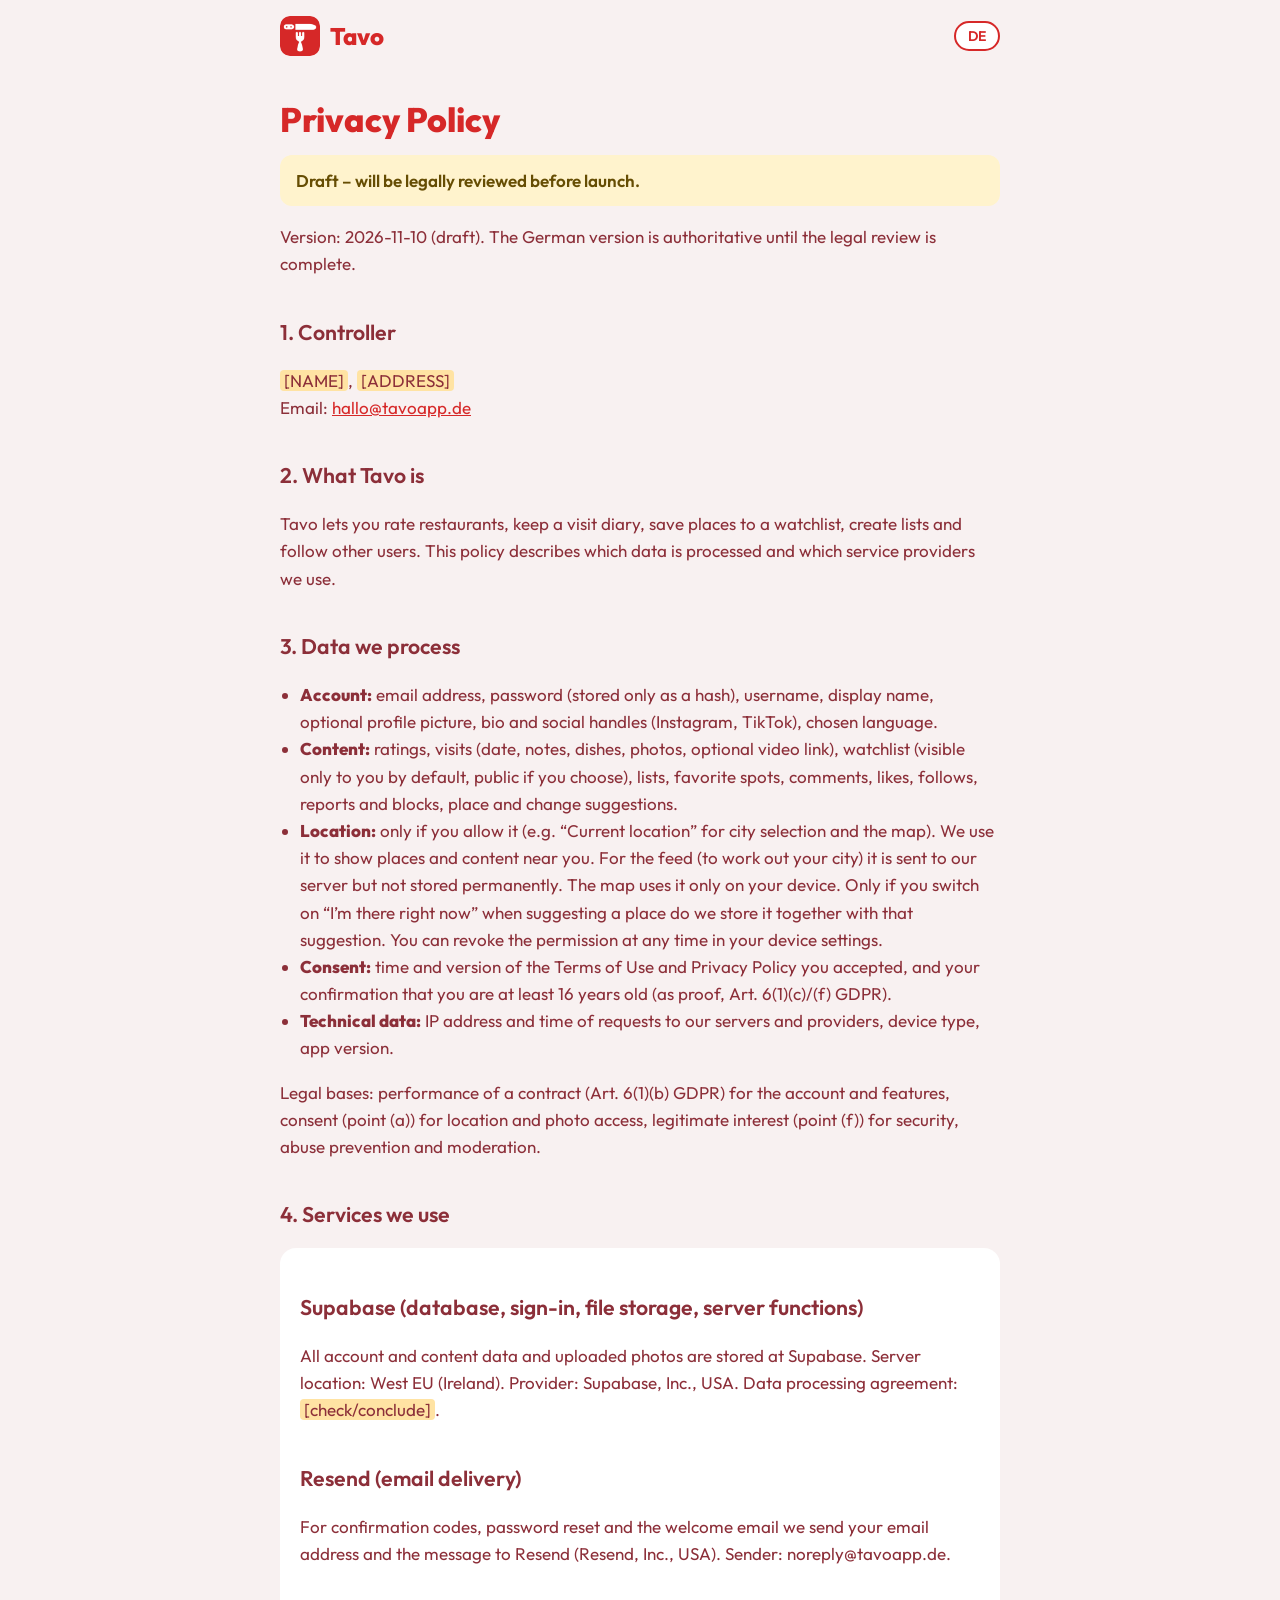
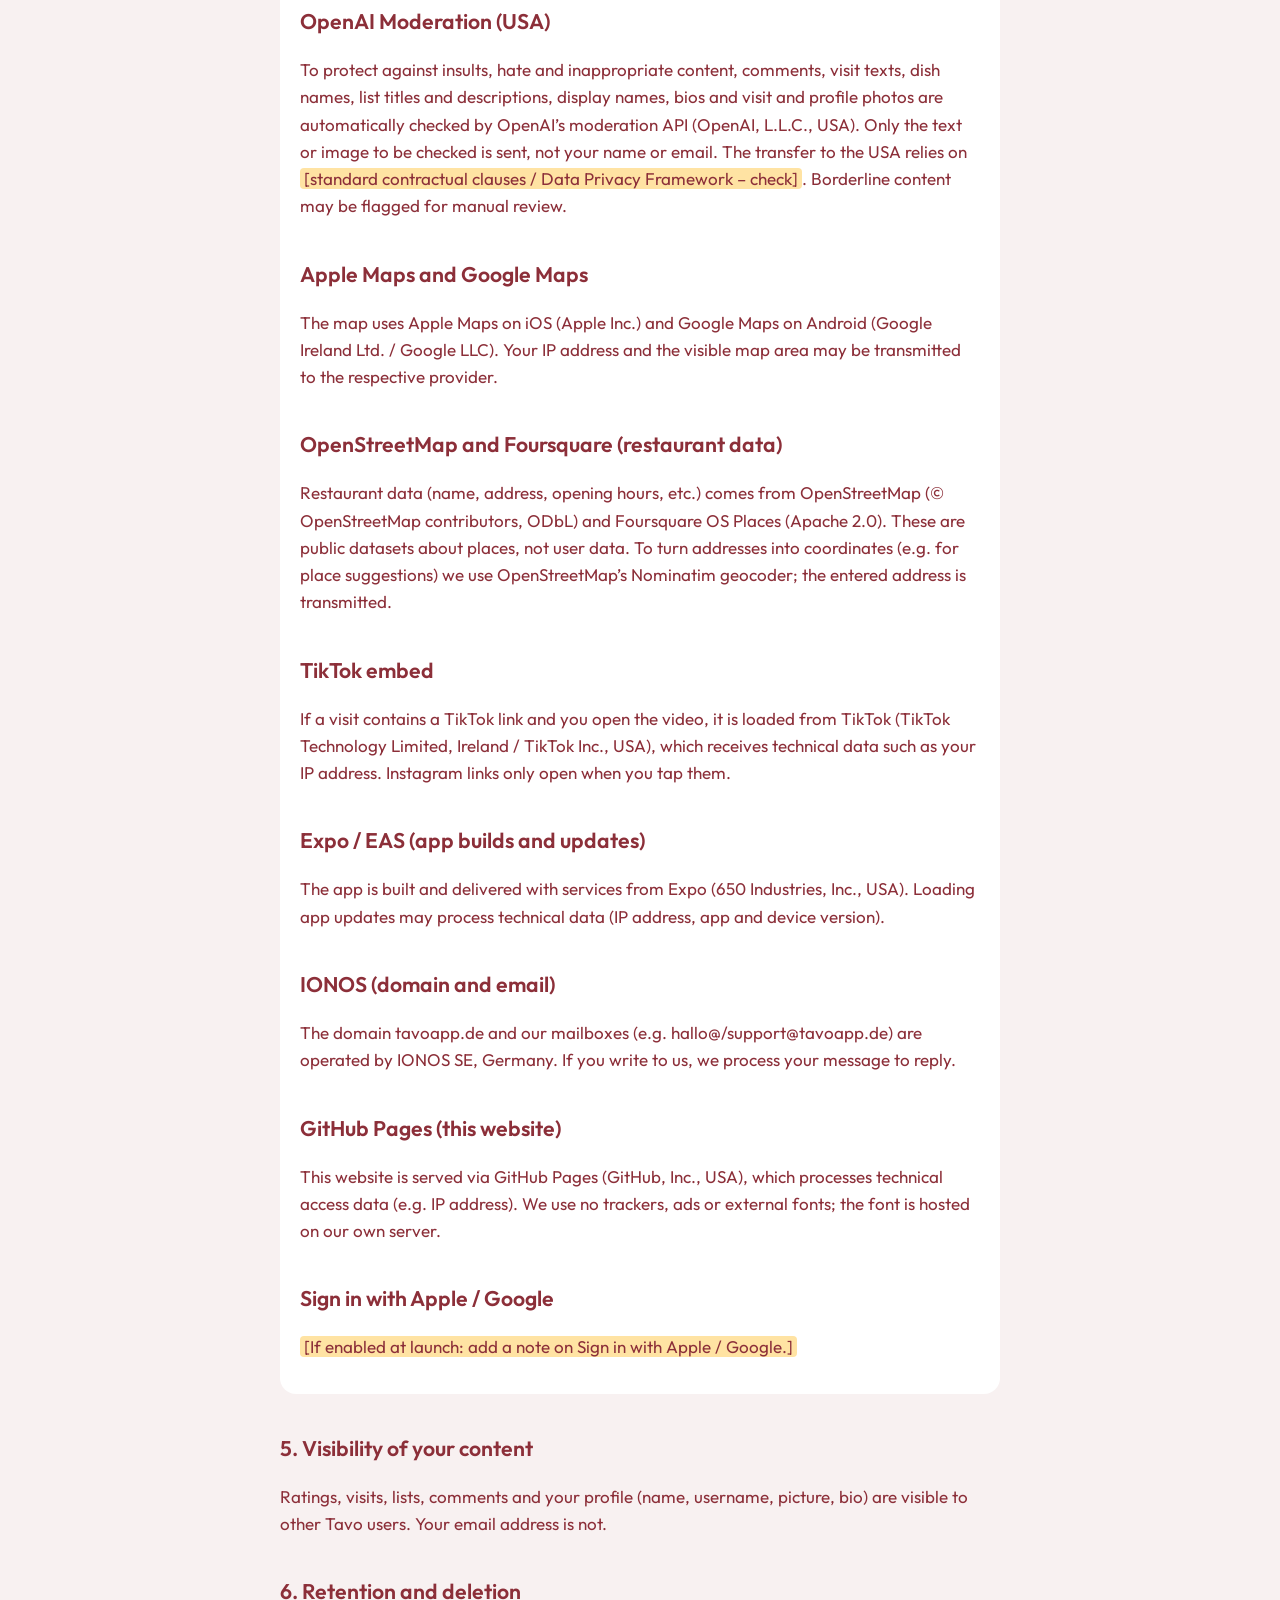
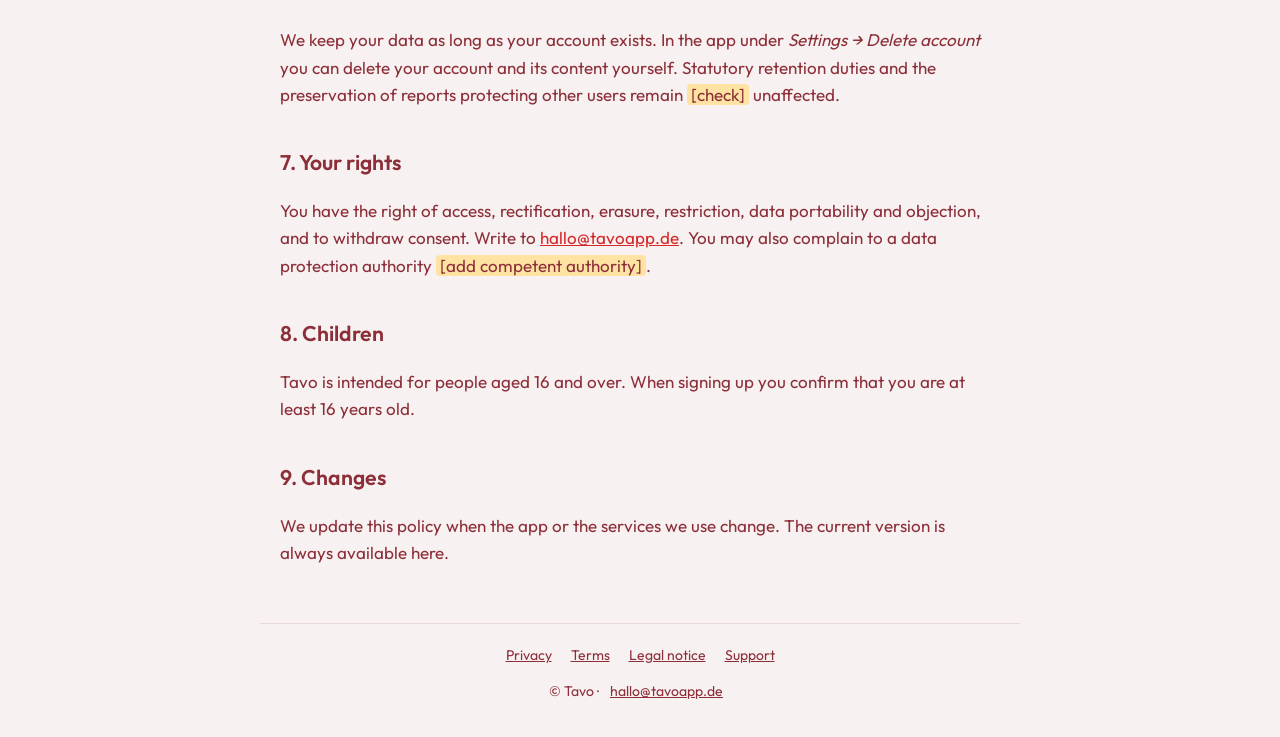
==== datenschutz/index.html @ 3b5a71a9 "Datenschutz: Standort-Verwendung ehrlich beschrieben, Merkliste standardmäßig privat (Version 2026-1" ====
<!DOCTYPE html>
<html lang="de">
<head>
<meta charset="utf-8">
<meta name="viewport" content="width=device-width, initial-scale=1">
<title>Datenschutz – Tavo</title>
<meta name="description" content="Tavo – Dein Restaurant-Tagebuch: bewerten, merken, Leuten mit gutem Geschmack folgen.">
<meta name="theme-color" content="#D62828">
<link rel="icon" href="/logo.png">
<link rel="stylesheet" href="/style.css">
<script src="/app.js"></script>
</head>
<body>
<header>
<a class="brand" href="/"><img src="/logo.png" alt="" width="40" height="40">Tavo</a>
<div class="lang"><button id="lang" type="button" aria-label="Sprache / Language">EN</button></div>
</header>
<main>
<div data-l="de">
<h1>Datenschutzerklärung</h1>
<div class="draft">Entwurf – wird vor dem Launch rechtlich geprüft. Platzhalter in gelb sind noch auszufüllen.</div>
<p>Version: 2026-11-10 (Entwurf)</p>

<h2>1. Verantwortlicher</h2>
<p><span class="ph">[NAME]</span>, <span class="ph">[ANSCHRIFT]</span><br>E-Mail: <a href="mailto:hallo@tavoapp.de">hallo@tavoapp.de</a></p>

<h2>2. Was Tavo ist</h2>
<p>Tavo ist eine App, in der du Restaurants bewertest, Besuche in einem Tagebuch festhältst, Läden auf eine Merkliste setzt, Listen erstellst und anderen Nutzern folgst. Diese Erklärung beschreibt, welche Daten dabei verarbeitet werden und welche Dienstleister wir einsetzen.</p>

<h2>3. Welche Daten wir verarbeiten</h2>
<ul>
<li><b>Konto:</b> E-Mail-Adresse, Passwort (nur als Hash gespeichert), Benutzername, Anzeigename, optional Profilbild, Bio und Social-Media-Namen (Instagram, TikTok), gewählte Sprache.</li>
<li><b>Inhalte:</b> Bewertungen, Besuche (Datum, Notizen, Gerichte, Fotos, optional ein Video-Link), Merkliste (standardmäßig nur für dich sichtbar, auf Wunsch öffentlich), Listen, Lieblingsläden, Kommentare, Likes, Folgen, Meldungen und Blockierungen, Vorschläge zu Läden und Änderungen.</li>
<li><b>Standort:</b> Nur wenn du es erlaubst (z. B. „Aktueller Standort“ für die Stadtauswahl und die Karte). Den Standort verwenden wir, um Läden und Inhalte in deiner Nähe zu zeigen. Für den Feed (Bestimmung deiner Stadt) wird er an unseren Server geschickt, aber nicht dauerhaft gespeichert. Die Karte nutzt ihn nur auf deinem Gerät. Nur wenn du beim Vorschlagen eines Ladens „Ich bin gerade dort“ einschaltest, speichern wir ihn zusammen mit diesem Vorschlag. Du kannst die Berechtigung jederzeit in den Geräte-Einstellungen widerrufen.</li>
<li><b>Zustimmung:</b> Zeitpunkt und Version der Nutzungsbedingungen und der Datenschutzerklärung, denen du zugestimmt hast, sowie deine Bestätigung, mindestens 16 Jahre alt zu sein (als Nachweis, Art. 6 Abs. 1 lit. c/f DSGVO).</li>
<li><b>Technische Daten:</b> IP-Adresse und Zeitpunkt bei Anfragen an unsere Server und Dienstleister, Gerätetyp, App-Version.</li>
</ul>
<p>Rechtsgrundlagen: Vertragserfüllung (Art. 6 Abs. 1 lit. b DSGVO) für Konto und Funktionen, Einwilligung (lit. a) für Standort und Fotos-Zugriff, berechtigtes Interesse (lit. f) für Sicherheit, Missbrauchsschutz und Moderation.</p>

<h2>4. Eingesetzte Dienste</h2>
<div class="card">
<h2>Supabase (Datenbank, Anmeldung, Dateispeicher, Serverfunktionen)</h2>
<p>Alle Konto- und Inhaltsdaten sowie hochgeladene Fotos liegen bei Supabase. Server-Standort: West EU (Irland). Anbieter: Supabase, Inc., USA. Mit dem Anbieter besteht ein Auftragsverarbeitungsvertrag <span class="ph">[prüfen/abschließen]</span>.</p>
<h2>Resend (E-Mail-Versand)</h2>
<p>Für Bestätigungscodes, Passwort-Zurücksetzen und die Willkommensmail übermitteln wir deine E-Mail-Adresse und den Mailtext an Resend (Resend, Inc., USA). Absender: noreply@tavoapp.de.</p>
<h2>OpenAI Moderation (USA)</h2>
<p>Zum Schutz vor Beleidigungen, Hass und unangemessenen Inhalten werden Kommentare, Besuchstexte, Gerichtsnamen, Listen-Titel und -Beschreibungen, Anzeigenamen, Bio sowie Besuchs- und Profilfotos automatisch von der Moderations-Schnittstelle von OpenAI (OpenAI, L.L.C., USA) geprüft. Übermittelt werden nur der zu prüfende Text bzw. das Bild, nicht dein Name oder deine E-Mail-Adresse. Die Übermittlung in die USA stützt sich auf <span class="ph">[Standardvertragsklauseln / Data Privacy Framework – prüfen]</span>. Bei Grenzfällen kann ein Inhalt zur manuellen Prüfung markiert werden.</p>
<h2>Apple Karten und Google Maps</h2>
<p>Die Karte nutzt auf iOS Apple Karten (Apple Inc.), auf Android Google Maps (Google Ireland Ltd. / Google LLC). Dabei können deine IP-Adresse und der sichtbare Kartenausschnitt an den jeweiligen Anbieter übertragen werden.</p>
<h2>OpenStreetMap und Foursquare (Restaurantdaten)</h2>
<p>Die Restaurantdaten (Name, Adresse, Öffnungszeiten usw.) stammen aus OpenStreetMap (© OpenStreetMap-Mitwirkende, ODbL) und Foursquare OS Places (Apache 2.0). Das sind öffentliche Datensätze zu Läden, keine Nutzerdaten. Für die Umwandlung von Adressen in Koordinaten (z. B. bei Laden-Vorschlägen) wird der Geocoding-Dienst Nominatim von OpenStreetMap genutzt; dabei wird die eingegebene Adresse übermittelt.</p>
<h2>TikTok-Einbettung</h2>
<p>Wenn ein Besuch einen TikTok-Link enthält und du das Video öffnest, wird es von TikTok geladen (TikTok Technology Limited, Irland / TikTok Inc., USA). Dabei erhält TikTok technische Daten wie deine IP-Adresse. Instagram-Links öffnen sich nur, wenn du sie antippst.</p>
<h2>Expo / EAS (App-Build und Updates)</h2>
<p>Die App wird mit Diensten von Expo (650 Industries, Inc., USA) gebaut und ausgeliefert. Beim Laden von App-Updates können technische Daten (IP-Adresse, App- und Geräteversion) verarbeitet werden.</p>
<h2>IONOS (Domain und E-Mail)</h2>
<p>Die Domain tavoapp.de und unser E-Mail-Postfach (z. B. hallo@/support@tavoapp.de) werden bei IONOS SE, Deutschland, betrieben. Wenn du uns schreibst, verarbeiten wir deine Nachricht zur Beantwortung.</p>
<h2>GitHub Pages (diese Website)</h2>
<p>Diese Website wird über GitHub Pages (GitHub, Inc., USA) ausgeliefert. Dabei verarbeitet GitHub technische Zugriffsdaten (z. B. IP-Adresse). Wir binden keine Tracker, keine Werbung und keine externen Schriftarten ein; die Schrift liegt auf unserem eigenen Server.</p>
<h2>Anmeldung mit Apple / Google</h2>
<p><span class="ph">[Falls beim Launch aktiviert: Hinweis zur Anmeldung mit Apple bzw. Google ergänzen.]</span></p>
</div>

<h2>5. Öffentlichkeit deiner Inhalte</h2>
<p>Bewertungen, Besuche, Listen, Kommentare und dein Profil (Name, Benutzername, Bild, Bio) sind für andere Tavo-Nutzer sichtbar. Deine E-Mail-Adresse ist es nicht.</p>

<h2>6. Speicherdauer und Löschung</h2>
<p>Wir speichern deine Daten, solange dein Konto besteht. In der App unter <i>Einstellungen → Konto löschen</i> kannst du dein Konto samt Inhalten selbst löschen. Gesetzliche Aufbewahrungspflichten und die Sicherung von Meldungen zum Schutz anderer Nutzer bleiben <span class="ph">[prüfen]</span> unberührt.</p>

<h2>7. Deine Rechte</h2>
<p>Du hast das Recht auf Auskunft, Berichtigung, Löschung, Einschränkung der Verarbeitung, Datenübertragbarkeit und Widerspruch sowie auf Widerruf erteilter Einwilligungen. Schreib uns dazu an <a href="mailto:hallo@tavoapp.de">hallo@tavoapp.de</a>. Du kannst dich außerdem bei einer Datenschutz-Aufsichtsbehörde beschweren <span class="ph">[zuständige Behörde eintragen]</span>.</p>

<h2>8. Kinder</h2>
<p>Tavo richtet sich an Personen ab 16 Jahren. Bei der Registrierung bestätigst du, mindestens 16 Jahre alt zu sein.</p>

<h2>9. Änderungen</h2>
<p>Wir passen diese Erklärung an, wenn sich die App oder die eingesetzten Dienste ändern. Die aktuelle Fassung steht immer hier.</p></div><div data-l="en">
<h1>Privacy Policy</h1>
<div class="draft">Draft – will be legally reviewed before launch.</div>
<p>Version: 2026-11-10 (draft). The German version is authoritative until the legal review is complete.</p>

<h2>1. Controller</h2>
<p><span class="ph">[NAME]</span>, <span class="ph">[ADDRESS]</span><br>Email: <a href="mailto:hallo@tavoapp.de">hallo@tavoapp.de</a></p>

<h2>2. What Tavo is</h2>
<p>Tavo lets you rate restaurants, keep a visit diary, save places to a watchlist, create lists and follow other users. This policy describes which data is processed and which service providers we use.</p>

<h2>3. Data we process</h2>
<ul>
<li><b>Account:</b> email address, password (stored only as a hash), username, display name, optional profile picture, bio and social handles (Instagram, TikTok), chosen language.</li>
<li><b>Content:</b> ratings, visits (date, notes, dishes, photos, optional video link), watchlist (visible only to you by default, public if you choose), lists, favorite spots, comments, likes, follows, reports and blocks, place and change suggestions.</li>
<li><b>Location:</b> only if you allow it (e.g. “Current location” for city selection and the map). We use it to show places and content near you. For the feed (to work out your city) it is sent to our server but not stored permanently. The map uses it only on your device. Only if you switch on “I’m there right now” when suggesting a place do we store it together with that suggestion. You can revoke the permission at any time in your device settings.</li>
<li><b>Consent:</b> time and version of the Terms of Use and Privacy Policy you accepted, and your confirmation that you are at least 16 years old (as proof, Art. 6(1)(c)/(f) GDPR).</li>
<li><b>Technical data:</b> IP address and time of requests to our servers and providers, device type, app version.</li>
</ul>
<p>Legal bases: performance of a contract (Art. 6(1)(b) GDPR) for the account and features, consent (point (a)) for location and photo access, legitimate interest (point (f)) for security, abuse prevention and moderation.</p>

<h2>4. Services we use</h2>
<div class="card">
<h2>Supabase (database, sign-in, file storage, server functions)</h2>
<p>All account and content data and uploaded photos are stored at Supabase. Server location: West EU (Ireland). Provider: Supabase, Inc., USA. Data processing agreement: <span class="ph">[check/conclude]</span>.</p>
<h2>Resend (email delivery)</h2>
<p>For confirmation codes, password reset and the welcome email we send your email address and the message to Resend (Resend, Inc., USA). Sender: noreply@tavoapp.de.</p>
<h2>OpenAI Moderation (USA)</h2>
<p>To protect against insults, hate and inappropriate content, comments, visit texts, dish names, list titles and descriptions, display names, bios and visit and profile photos are automatically checked by OpenAI’s moderation API (OpenAI, L.L.C., USA). Only the text or image to be checked is sent, not your name or email. The transfer to the USA relies on <span class="ph">[standard contractual clauses / Data Privacy Framework – check]</span>. Borderline content may be flagged for manual review.</p>
<h2>Apple Maps and Google Maps</h2>
<p>The map uses Apple Maps on iOS (Apple Inc.) and Google Maps on Android (Google Ireland Ltd. / Google LLC). Your IP address and the visible map area may be transmitted to the respective provider.</p>
<h2>OpenStreetMap and Foursquare (restaurant data)</h2>
<p>Restaurant data (name, address, opening hours, etc.) comes from OpenStreetMap (© OpenStreetMap contributors, ODbL) and Foursquare OS Places (Apache 2.0). These are public datasets about places, not user data. To turn addresses into coordinates (e.g. for place suggestions) we use OpenStreetMap’s Nominatim geocoder; the entered address is transmitted.</p>
<h2>TikTok embed</h2>
<p>If a visit contains a TikTok link and you open the video, it is loaded from TikTok (TikTok Technology Limited, Ireland / TikTok Inc., USA), which receives technical data such as your IP address. Instagram links only open when you tap them.</p>
<h2>Expo / EAS (app builds and updates)</h2>
<p>The app is built and delivered with services from Expo (650 Industries, Inc., USA). Loading app updates may process technical data (IP address, app and device version).</p>
<h2>IONOS (domain and email)</h2>
<p>The domain tavoapp.de and our mailboxes (e.g. hallo@/support@tavoapp.de) are operated by IONOS SE, Germany. If you write to us, we process your message to reply.</p>
<h2>GitHub Pages (this website)</h2>
<p>This website is served via GitHub Pages (GitHub, Inc., USA), which processes technical access data (e.g. IP address). We use no trackers, ads or external fonts; the font is hosted on our own server.</p>
<h2>Sign in with Apple / Google</h2>
<p><span class="ph">[If enabled at launch: add a note on Sign in with Apple / Google.]</span></p>
</div>

<h2>5. Visibility of your content</h2>
<p>Ratings, visits, lists, comments and your profile (name, username, picture, bio) are visible to other Tavo users. Your email address is not.</p>

<h2>6. Retention and deletion</h2>
<p>We keep your data as long as your account exists. In the app under <i>Settings → Delete account</i> you can delete your account and its content yourself. Statutory retention duties and the preservation of reports protecting other users remain <span class="ph">[check]</span> unaffected.</p>

<h2>7. Your rights</h2>
<p>You have the right of access, rectification, erasure, restriction, data portability and objection, and to withdraw consent. Write to <a href="mailto:hallo@tavoapp.de">hallo@tavoapp.de</a>. You may also complain to a data protection authority <span class="ph">[add competent authority]</span>.</p>

<h2>8. Children</h2>
<p>Tavo is intended for people aged 16 and over. When signing up you confirm that you are at least 16 years old.</p>

<h2>9. Changes</h2>
<p>We update this policy when the app or the services we use change. The current version is always available here.</p></div>
</main>
<footer>
<a href="/datenschutz/"><span data-l="de">Datenschutz</span><span data-l="en">Privacy</span></a>
<a href="/nutzungsbedingungen/"><span data-l="de">Nutzungsbedingungen</span><span data-l="en">Terms</span></a>
<a href="/impressum/"><span data-l="de">Impressum</span><span data-l="en">Legal notice</span></a>
<a href="/support/">Support</a>
<p>© Tavo · <a href="mailto:hallo@tavoapp.de">hallo@tavoapp.de</a></p>
</footer>
</body>
</html>
---- style.css ----
@font-face{font-family:Outfit;font-weight:400;font-display:swap;src:url(/fonts/Outfit_400Regular.ttf) format("truetype")}
@font-face{font-family:Outfit;font-weight:600;font-display:swap;src:url(/fonts/Outfit_600SemiBold.ttf) format("truetype")}
@font-face{font-family:Outfit;font-weight:800;font-display:swap;src:url(/fonts/Outfit_800ExtraBold.ttf) format("truetype")}
:root{--primary:#D62828;--secondary:#F77F00;--text:#8C2F39;--bg:#F8F1F1}
*{box-sizing:border-box}
body{margin:0;background:var(--bg);color:var(--text);font:400 17px/1.6 Outfit,system-ui,sans-serif}
a{color:var(--primary)}
html[lang=de] [data-l=en],html[lang=en] [data-l=de]{display:none!important}
header{display:flex;align-items:center;justify-content:space-between;gap:12px;max-width:760px;margin:0 auto;padding:16px 20px}
.brand{display:flex;align-items:center;gap:10px;text-decoration:none;font-weight:800;font-size:24px;color:var(--primary)}
.brand img{width:40px;height:40px;border-radius:10px}
.lang button{font:600 14px Outfit,sans-serif;border:2px solid var(--primary);background:#fff;color:var(--primary);border-radius:999px;padding:4px 12px;cursor:pointer}
main{max-width:760px;margin:0 auto;padding:8px 20px 40px}
h1{font-weight:800;color:var(--primary);line-height:1.2;margin:.6em 0 .4em}
h2{font-weight:600;margin:1.8em 0 .3em;font-size:1.25em}
.hero{text-align:center;padding:24px 0 8px}
.hero img{width:120px;height:120px;border-radius:28px}
.hero h1{font-size:clamp(30px,6vw,44px)}
.hero p{font-size:1.2em;max-width:560px;margin:0 auto 1em}
.badge{display:inline-block;background:var(--secondary);color:#fff;font-weight:600;border-radius:999px;padding:8px 20px;margin:12px 0}
.links{display:flex;flex-wrap:wrap;gap:12px;justify-content:center;margin:20px 0}
.links a{background:#fff;border-radius:12px;padding:10px 18px;text-decoration:none;font-weight:600}
.draft{background:#fff3cd;color:#664d03;border-radius:12px;padding:12px 16px;font-weight:600;margin:12px 0}
.card{background:#fff;border-radius:16px;padding:4px 20px 16px;margin-top:16px}
ul{padding-left:1.2em}
.ph{background:#ffe3a3;border-radius:4px;padding:0 4px}
footer{max-width:760px;margin:0 auto;padding:20px;text-align:center;font-size:14px;border-top:1px solid #e9d8d8}
footer a{margin:0 8px;color:var(--text)}
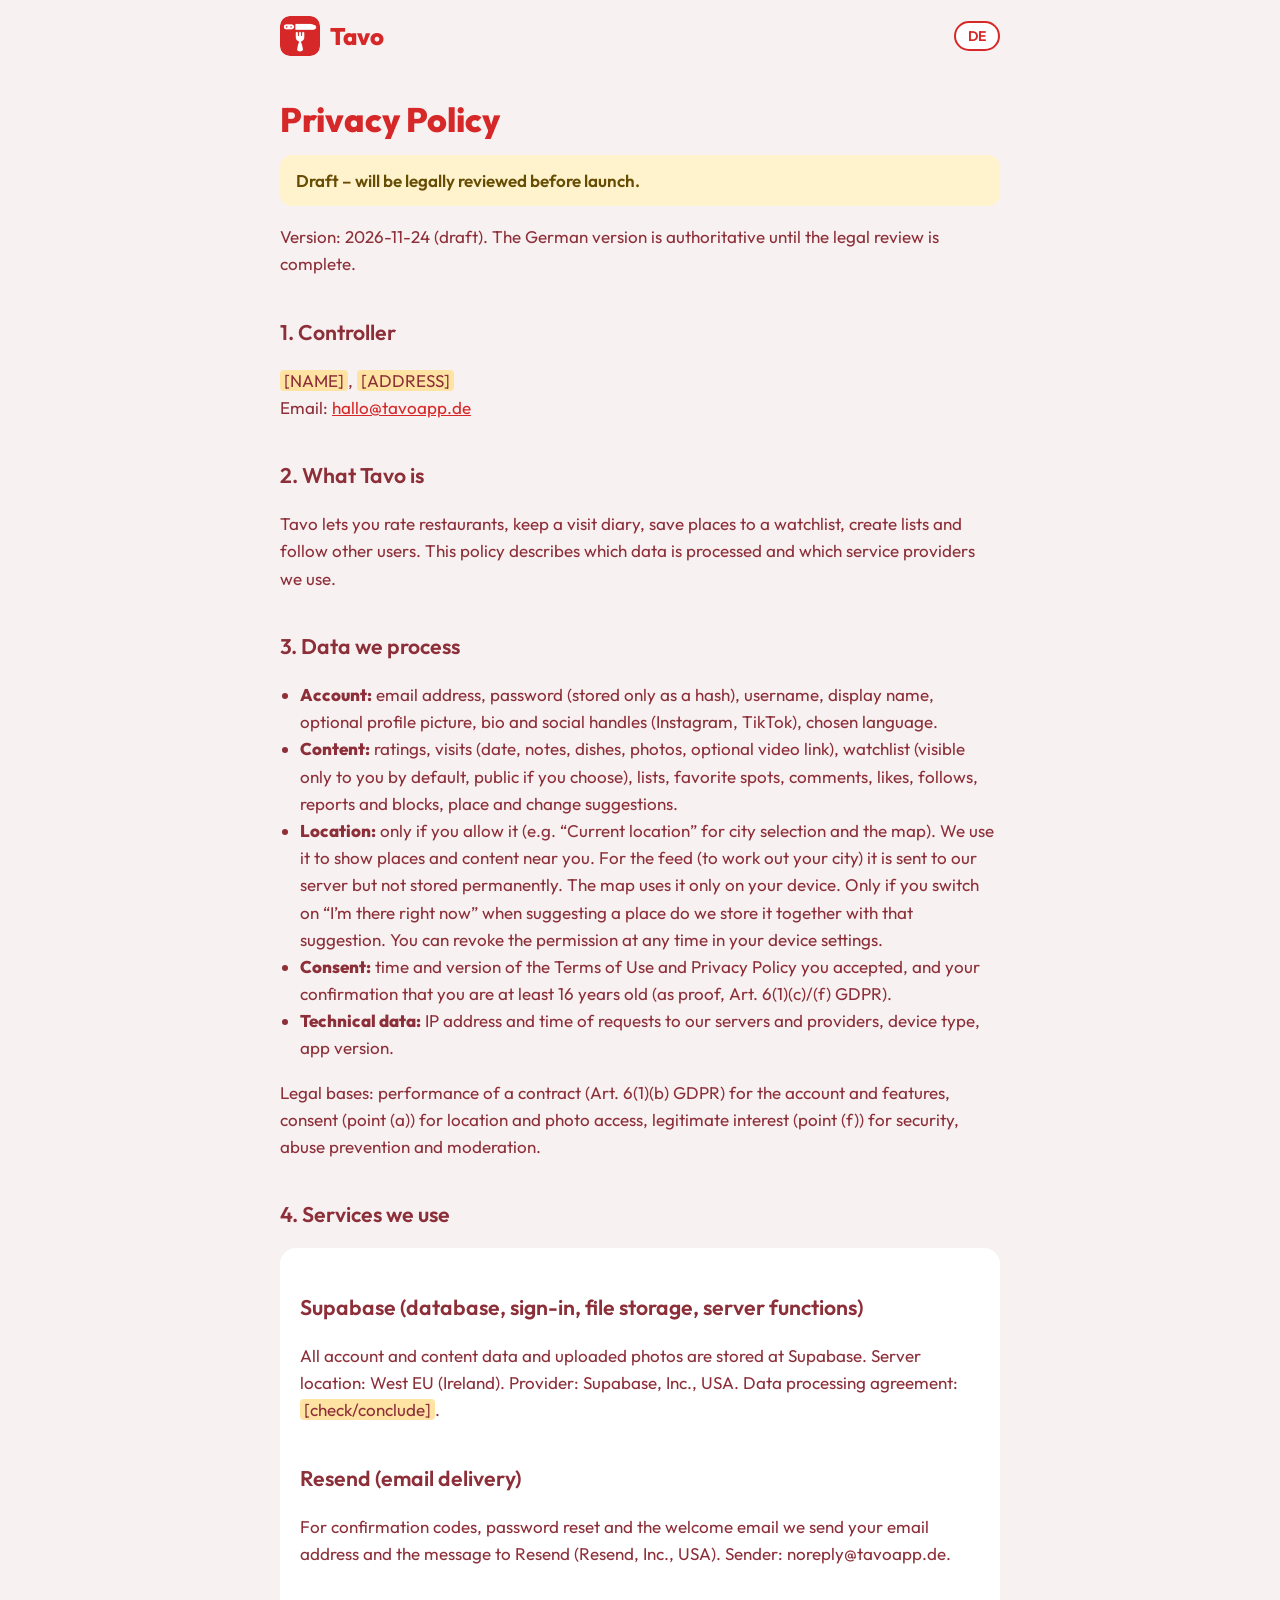
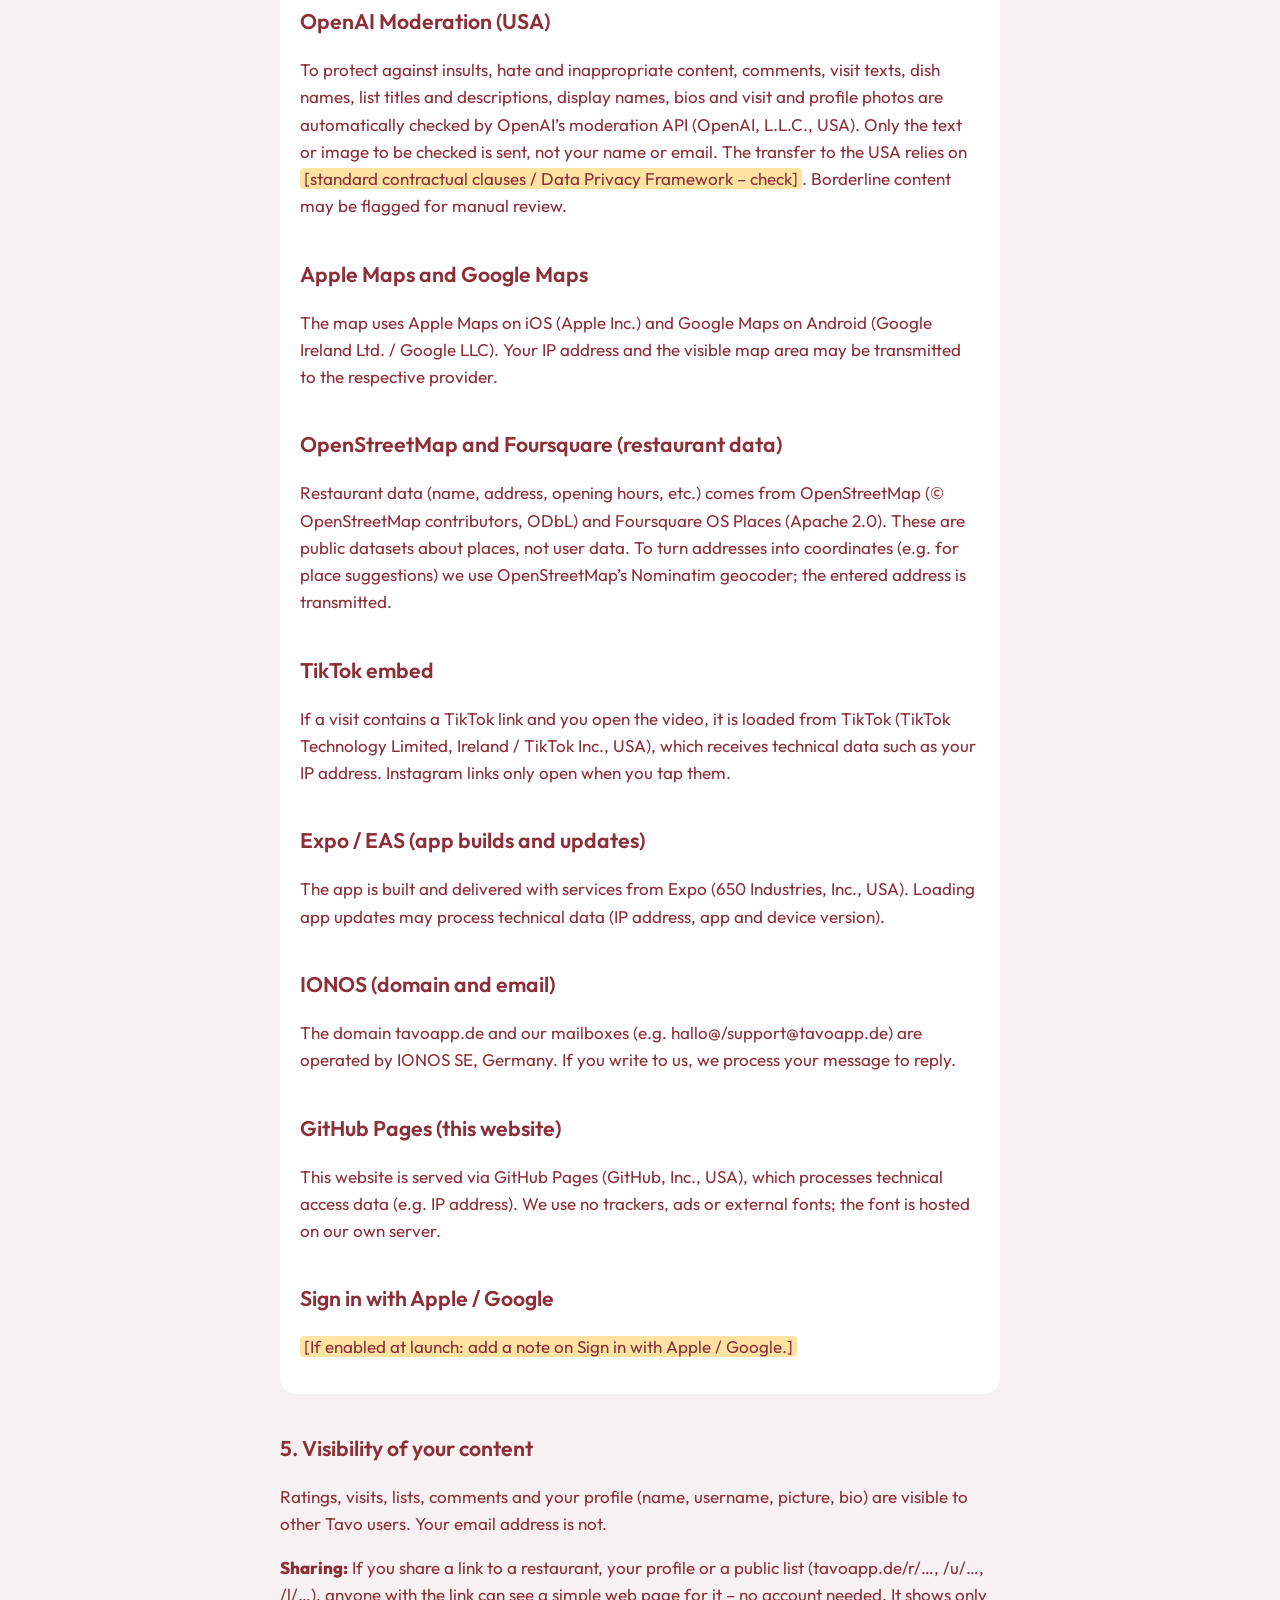
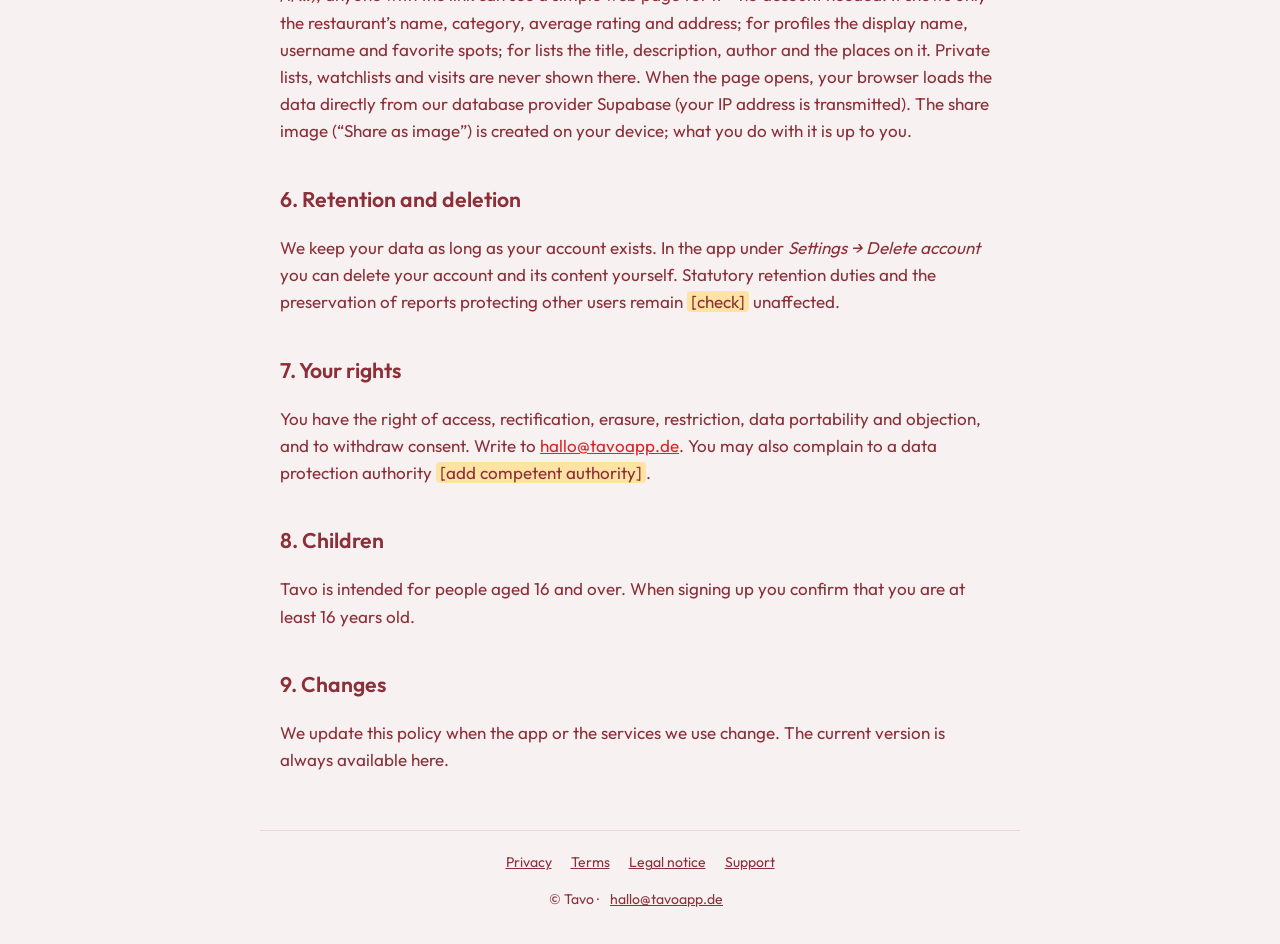
==== commit 1dd7981e: "Teilen-Seiten /r/, /u/, /l/ (404-Fallback + share.js, Daten über öffentliche Supabase-Funktionen); D" ====
--- a/datenschutz/index.html
+++ b/datenschutz/index.html
@@ -19,7 +19,7 @@
 <div data-l="de">
 <h1>Datenschutzerklärung</h1>
 <div class="draft">Entwurf – wird vor dem Launch rechtlich geprüft. Platzhalter in gelb sind noch auszufüllen.</div>
-<p>Version: 2026-11-10 (Entwurf)</p>
+<p>Version: 2026-11-24 (Entwurf)</p>
 
 <h2>1. Verantwortlicher</h2>
 <p><span class="ph">[NAME]</span>, <span class="ph">[ANSCHRIFT]</span><br>E-Mail: <a href="mailto:hallo@tavoapp.de">hallo@tavoapp.de</a></p>
@@ -63,6 +63,7 @@
 
 <h2>5. Öffentlichkeit deiner Inhalte</h2>
 <p>Bewertungen, Besuche, Listen, Kommentare und dein Profil (Name, Benutzername, Bild, Bio) sind für andere Tavo-Nutzer sichtbar. Deine E-Mail-Adresse ist es nicht.</p>
+<p><b>Teilen:</b> Wenn du einen Link zu einem Restaurant, deinem Profil oder einer öffentlichen Liste teilst (tavoapp.de/r/…, /u/…, /l/…), kann jede Person mit dem Link eine einfache Webseite dazu sehen – ohne Konto. Gezeigt werden nur Name, Kategorie, Durchschnittsbewertung und Adresse des Restaurants, bei Profilen Anzeigename, Benutzername und Lieblingsläden, bei Listen Titel, Beschreibung, Ersteller und die enthaltenen Läden. Private Listen, Merklisten und Besuche sind dort nie sichtbar. Beim Aufruf lädt dein Browser die Daten direkt von unserem Datenbank-Dienstleister Supabase (dabei wird deine IP-Adresse übermittelt). Das Teilen-Bild („Als Bild teilen“) entsteht auf deinem Gerät; was du damit machst, entscheidest du.</p>
 
 <h2>6. Speicherdauer und Löschung</h2>
 <p>Wir speichern deine Daten, solange dein Konto besteht. In der App unter <i>Einstellungen → Konto löschen</i> kannst du dein Konto samt Inhalten selbst löschen. Gesetzliche Aufbewahrungspflichten und die Sicherung von Meldungen zum Schutz anderer Nutzer bleiben <span class="ph">[prüfen]</span> unberührt.</p>
@@ -77,7 +78,7 @@
 <p>Wir passen diese Erklärung an, wenn sich die App oder die eingesetzten Dienste ändern. Die aktuelle Fassung steht immer hier.</p></div><div data-l="en">
 <h1>Privacy Policy</h1>
 <div class="draft">Draft – will be legally reviewed before launch.</div>
-<p>Version: 2026-11-10 (draft). The German version is authoritative until the legal review is complete.</p>
+<p>Version: 2026-11-24 (draft). The German version is authoritative until the legal review is complete.</p>
 
 <h2>1. Controller</h2>
 <p><span class="ph">[NAME]</span>, <span class="ph">[ADDRESS]</span><br>Email: <a href="mailto:hallo@tavoapp.de">hallo@tavoapp.de</a></p>
@@ -121,6 +122,7 @@
 
 <h2>5. Visibility of your content</h2>
 <p>Ratings, visits, lists, comments and your profile (name, username, picture, bio) are visible to other Tavo users. Your email address is not.</p>
+<p><b>Sharing:</b> If you share a link to a restaurant, your profile or a public list (tavoapp.de/r/…, /u/…, /l/…), anyone with the link can see a simple web page for it – no account needed. It shows only the restaurant’s name, category, average rating and address; for profiles the display name, username and favorite spots; for lists the title, description, author and the places on it. Private lists, watchlists and visits are never shown there. When the page opens, your browser loads the data directly from our database provider Supabase (your IP address is transmitted). The share image (“Share as image”) is created on your device; what you do with it is up to you.</p>
 
 <h2>6. Retention and deletion</h2>
 <p>We keep your data as long as your account exists. In the app under <i>Settings → Delete account</i> you can delete your account and its content yourself. Statutory retention duties and the preservation of reports protecting other users remain <span class="ph">[check]</span> unaffected.</p>
--- a/style.css
+++ b/style.css
@@ -26,3 +26,14 @@
 .ph{background:#ffe3a3;border-radius:4px;padding:0 4px}
 footer{max-width:760px;margin:0 auto;padding:20px;text-align:center;font-size:14px;border-top:1px solid #e9d8d8}
 footer a{margin:0 8px;color:var(--text)}
+.eyebrow{margin:12px 0 0;color:var(--secondary);font-weight:800;font-size:13px;letter-spacing:.08em;text-transform:uppercase}
+.muted{opacity:.7}
+.rating{font-size:1.2em;margin:.4em 0}
+.stars{position:relative;display:inline-block;font-size:1.4em;line-height:1;letter-spacing:2px;vertical-align:middle}
+.stars-bg{color:#e6d6d6}
+.stars-fill{position:absolute;left:0;top:0;overflow:hidden;white-space:nowrap;color:#FFB400}
+.places{padding-left:1.4em}
+.places li{margin:.4em 0}
+.open-box{text-align:center;margin:24px 0 8px}
+.open{display:inline-block;background:var(--primary);color:#fff;text-decoration:none;font-weight:800;border-radius:12px;padding:12px 28px}
+.store-hint{margin:10px 0 0;font-size:14px;opacity:.75}
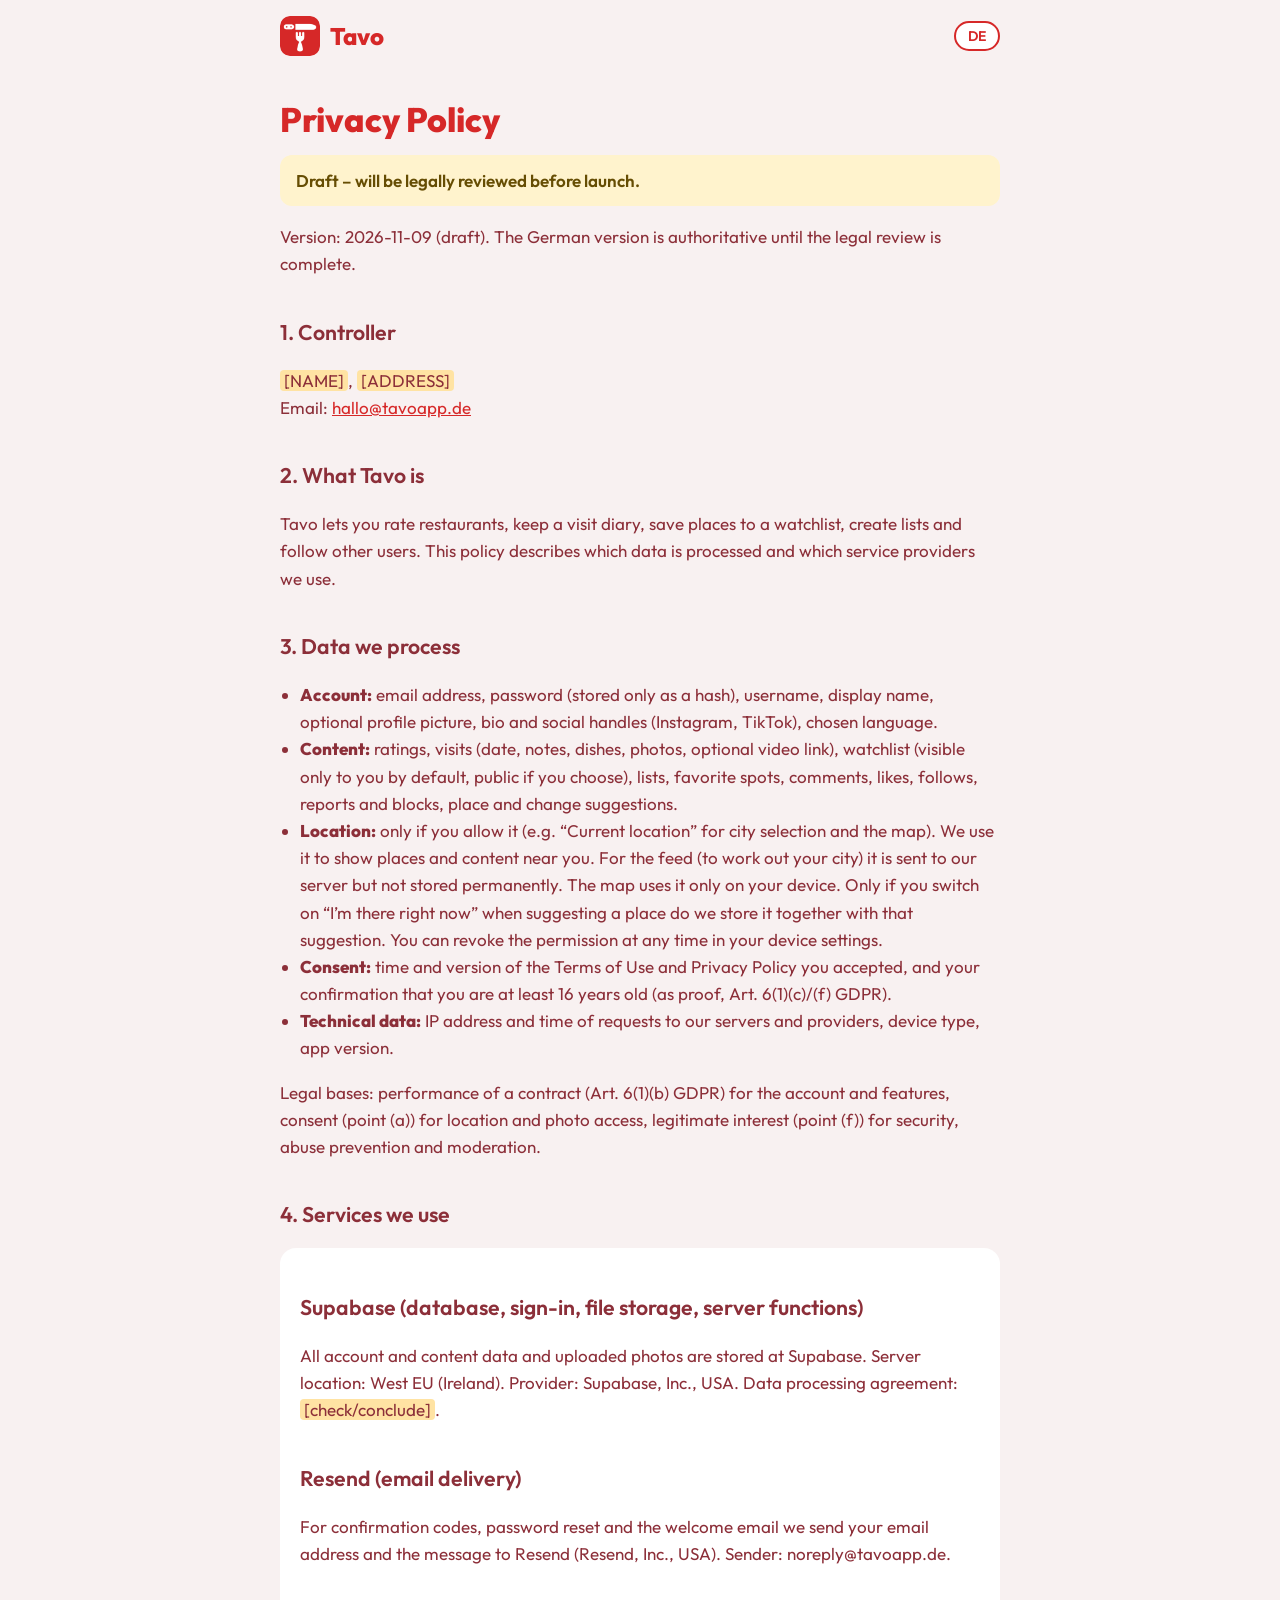
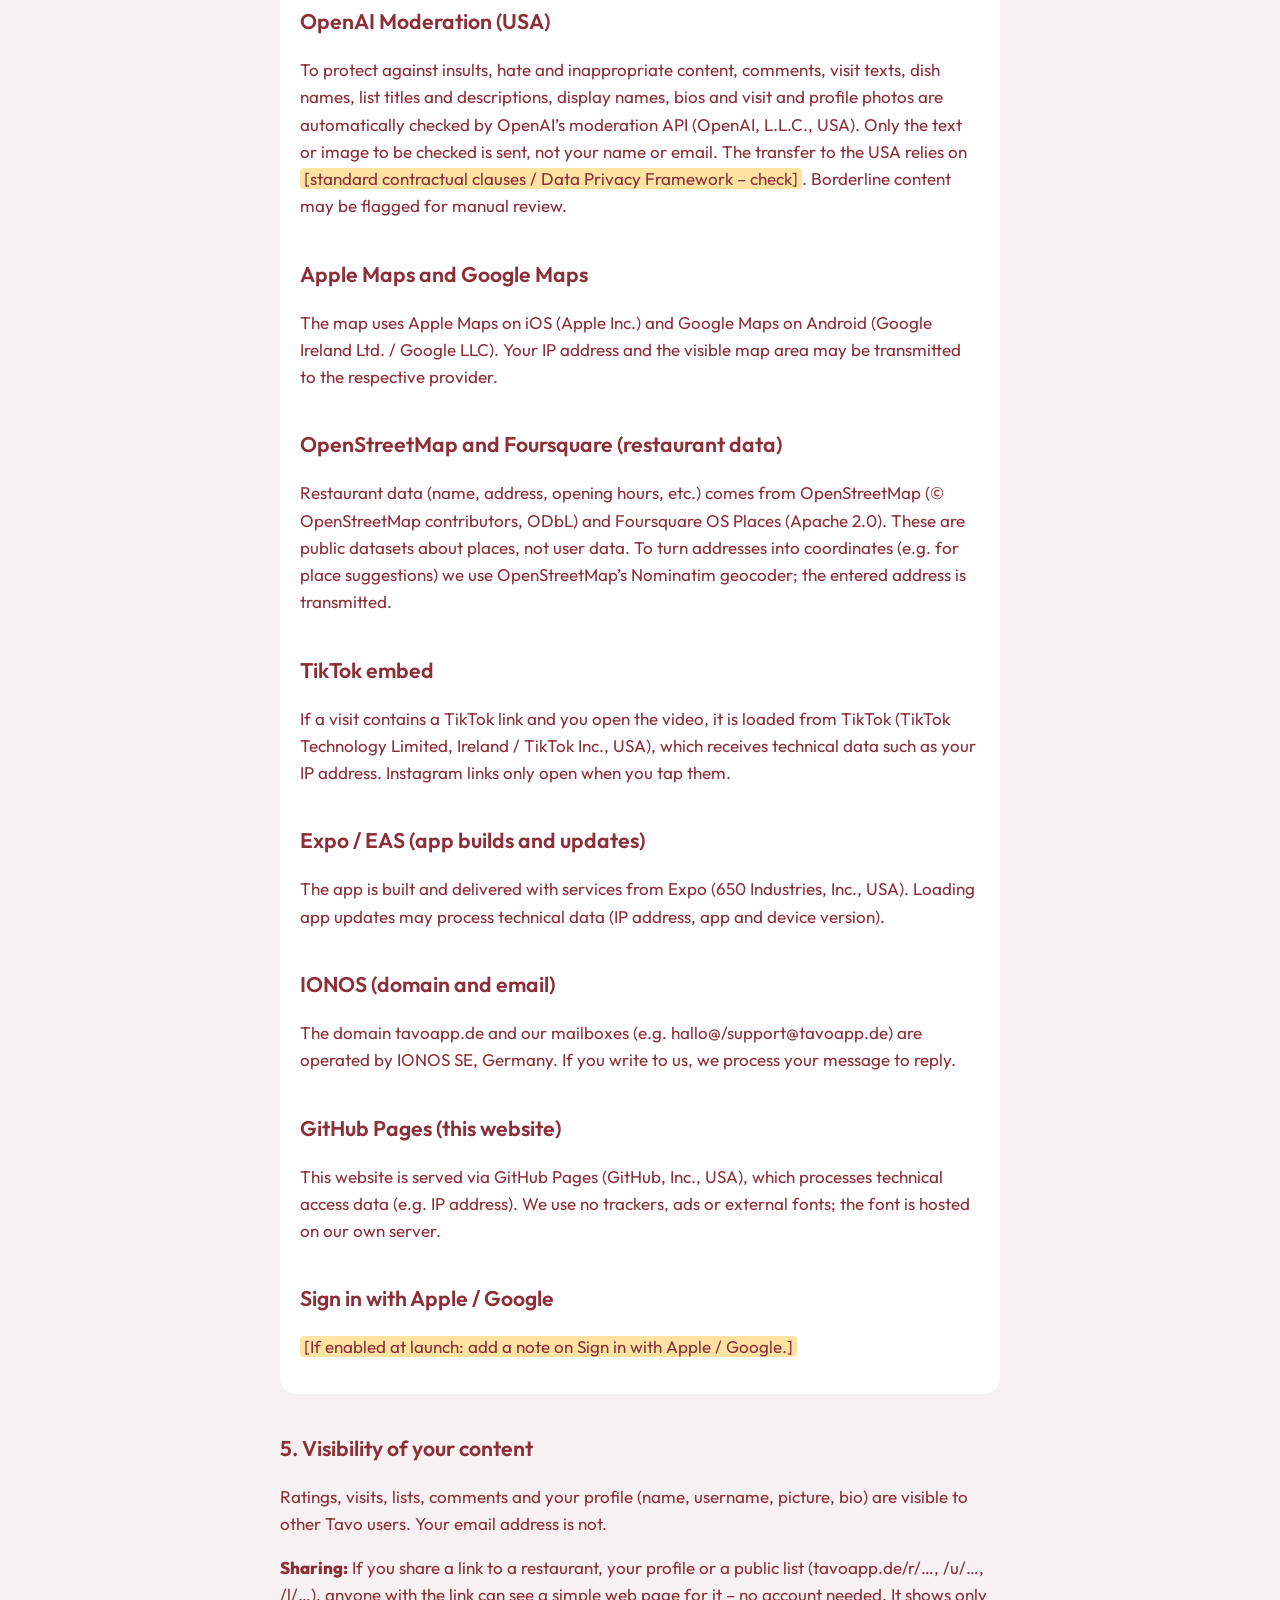
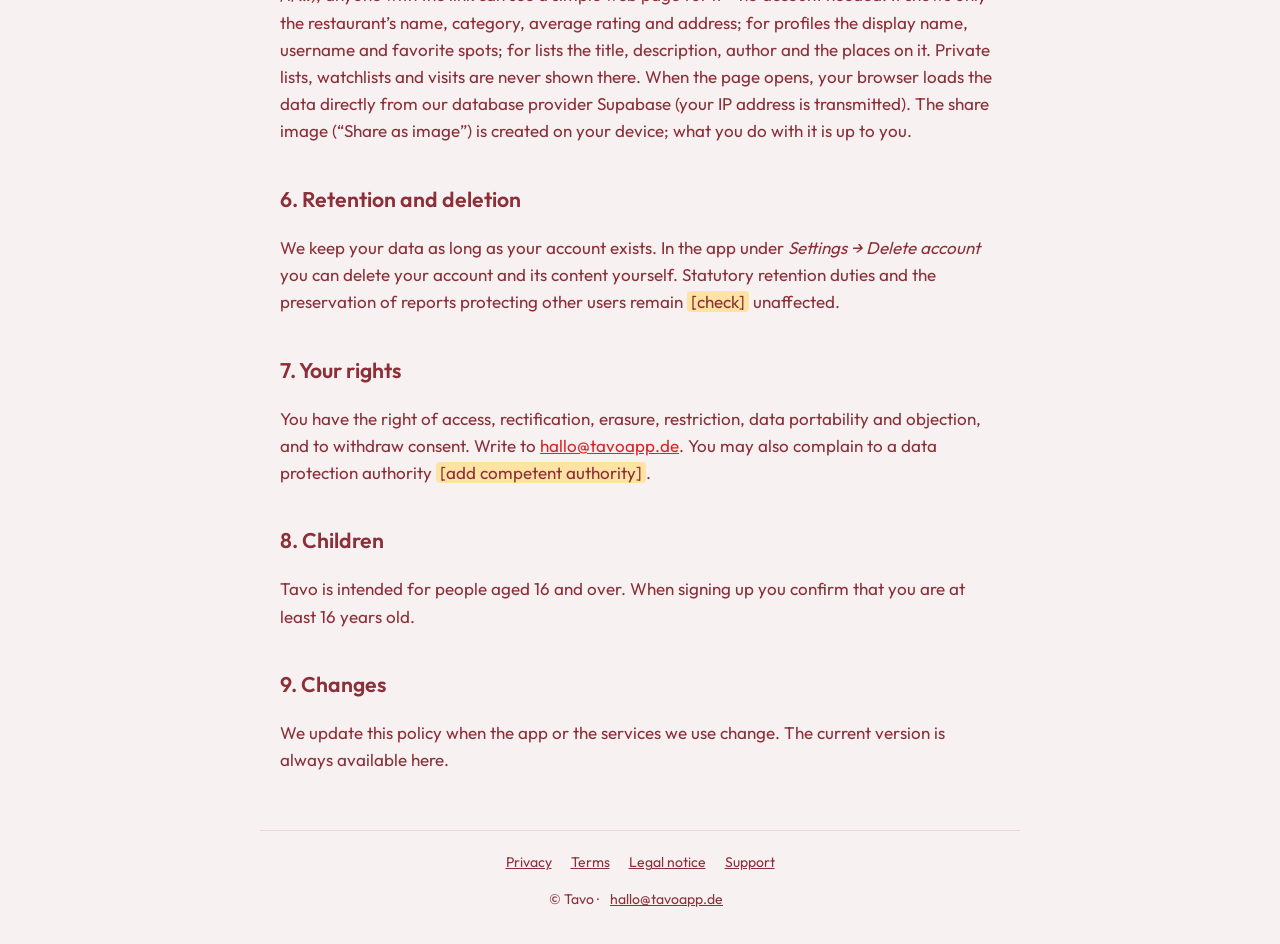
==== commit d5aa4ae4: "Datenschutz: Version 2026-11-09 (heutiges Datum)" ====
--- a/datenschutz/index.html
+++ b/datenschutz/index.html
@@ -19,7 +19,7 @@
 <div data-l="de">
 <h1>Datenschutzerklärung</h1>
 <div class="draft">Entwurf – wird vor dem Launch rechtlich geprüft. Platzhalter in gelb sind noch auszufüllen.</div>
-<p>Version: 2026-11-24 (Entwurf)</p>
+<p>Version: 2026-11-09 (Entwurf)</p>
 
 <h2>1. Verantwortlicher</h2>
 <p><span class="ph">[NAME]</span>, <span class="ph">[ANSCHRIFT]</span><br>E-Mail: <a href="mailto:hallo@tavoapp.de">hallo@tavoapp.de</a></p>
@@ -78,7 +78,7 @@
 <p>Wir passen diese Erklärung an, wenn sich die App oder die eingesetzten Dienste ändern. Die aktuelle Fassung steht immer hier.</p></div><div data-l="en">
 <h1>Privacy Policy</h1>
 <div class="draft">Draft – will be legally reviewed before launch.</div>
-<p>Version: 2026-11-24 (draft). The German version is authoritative until the legal review is complete.</p>
+<p>Version: 2026-11-09 (draft). The German version is authoritative until the legal review is complete.</p>
 
 <h2>1. Controller</h2>
 <p><span class="ph">[NAME]</span>, <span class="ph">[ADDRESS]</span><br>Email: <a href="mailto:hallo@tavoapp.de">hallo@tavoapp.de</a></p>
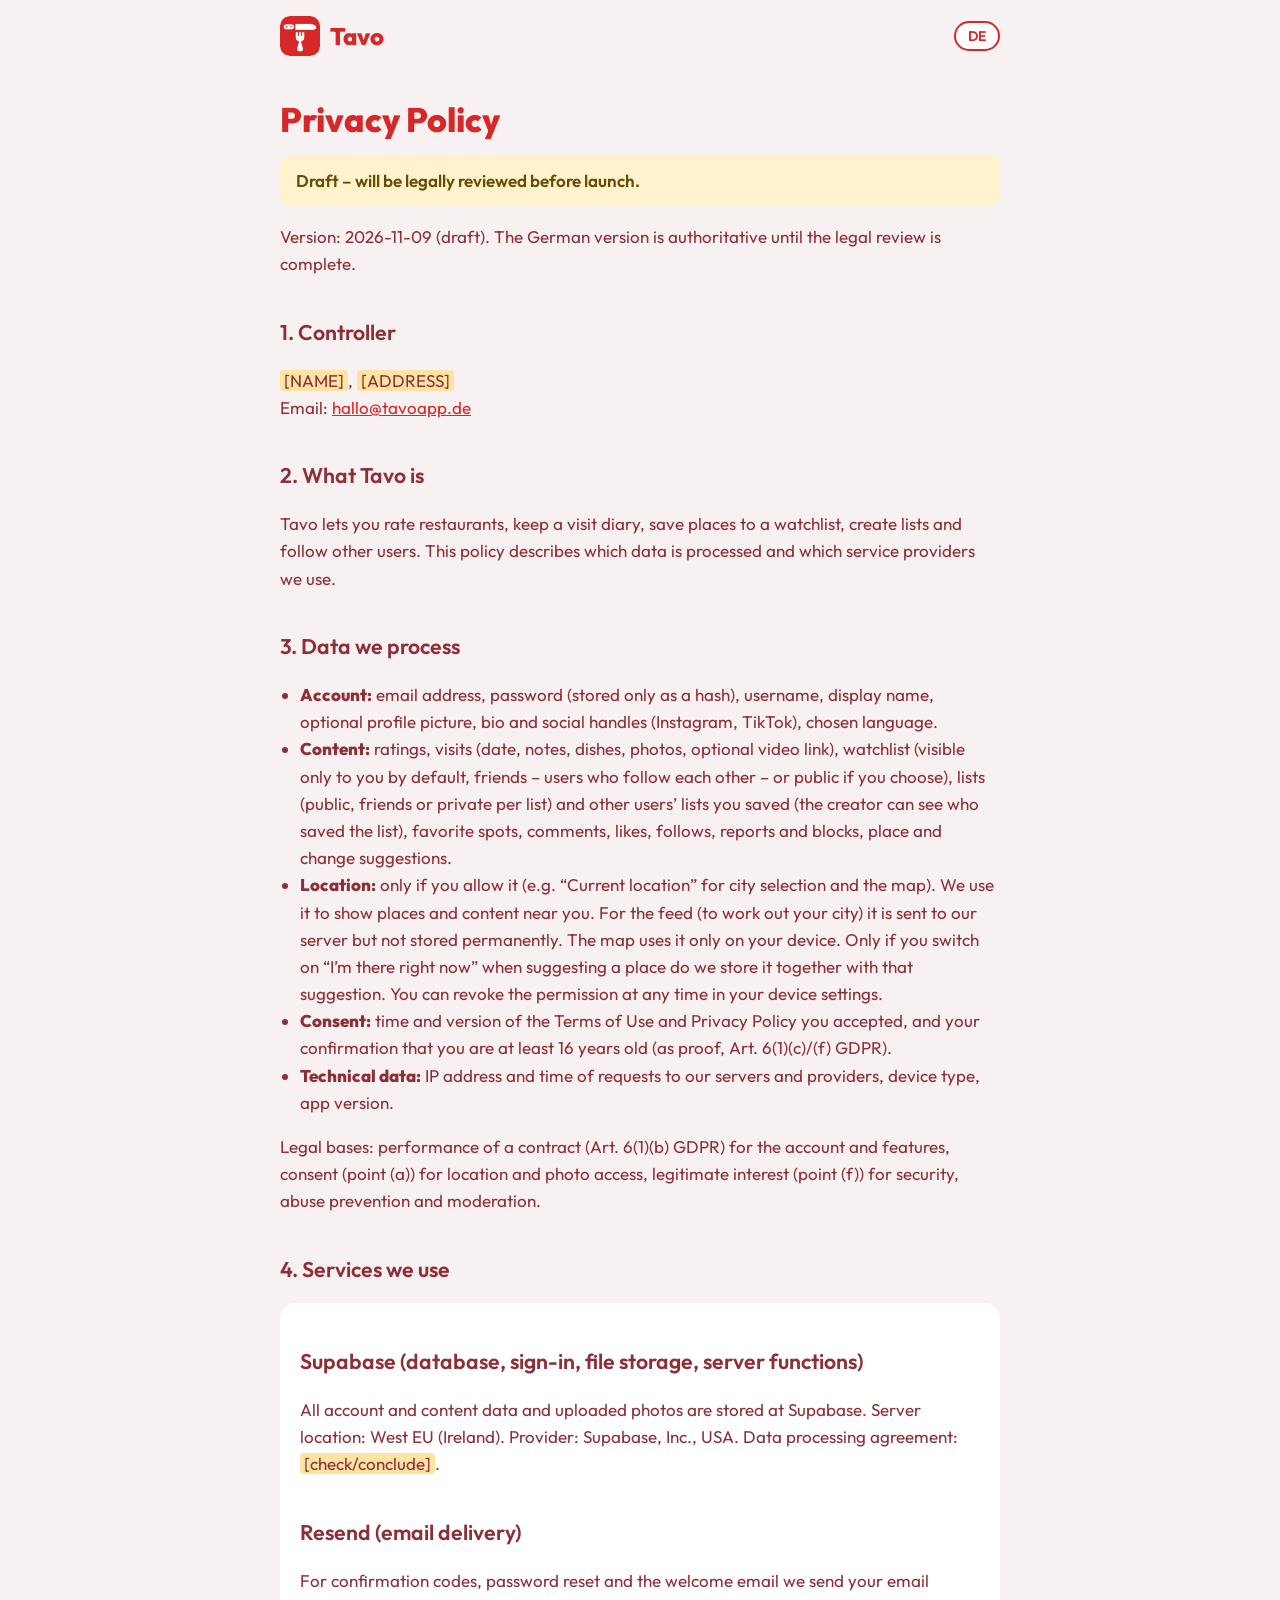
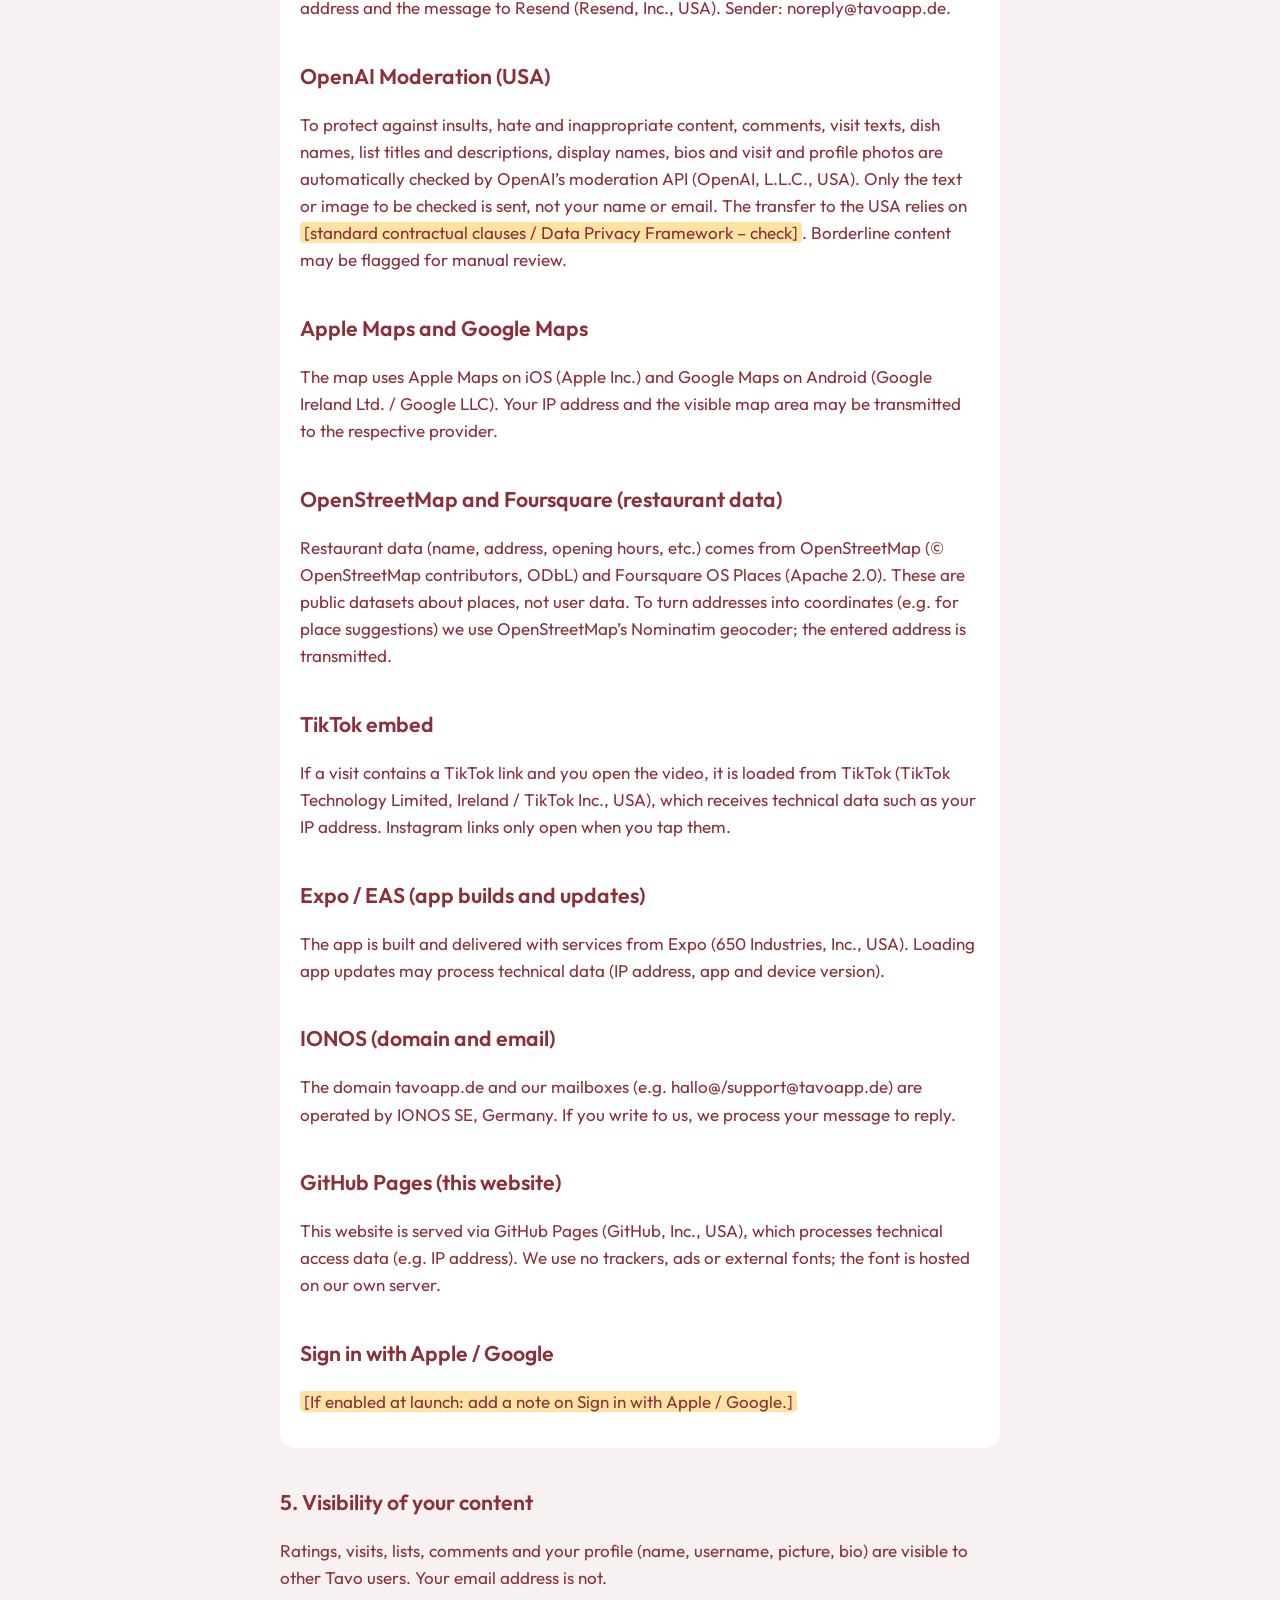
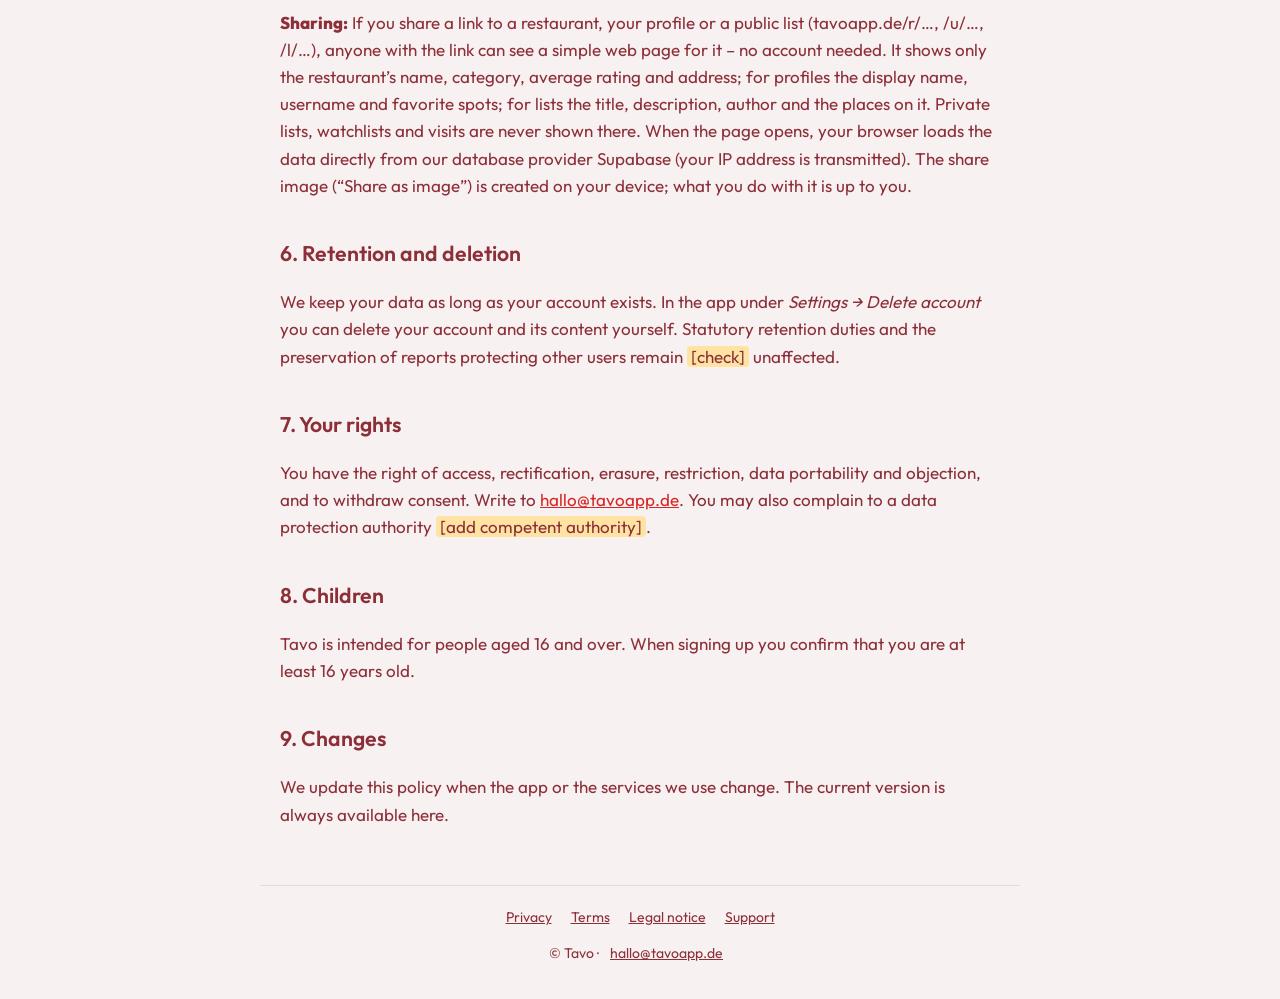
==== commit 7c02b5bb: "Datenschutz: Sichtbarkeit von Listen/Merkliste (Freunde) und gemerkte Listen Co-Authored-By: Claude " ====
--- a/datenschutz/index.html
+++ b/datenschutz/index.html
@@ -30,7 +30,7 @@
 <h2>3. Welche Daten wir verarbeiten</h2>
 <ul>
 <li><b>Konto:</b> E-Mail-Adresse, Passwort (nur als Hash gespeichert), Benutzername, Anzeigename, optional Profilbild, Bio und Social-Media-Namen (Instagram, TikTok), gewählte Sprache.</li>
-<li><b>Inhalte:</b> Bewertungen, Besuche (Datum, Notizen, Gerichte, Fotos, optional ein Video-Link), Merkliste (standardmäßig nur für dich sichtbar, auf Wunsch öffentlich), Listen, Lieblingsläden, Kommentare, Likes, Folgen, Meldungen und Blockierungen, Vorschläge zu Läden und Änderungen.</li>
+<li><b>Inhalte:</b> Bewertungen, Besuche (Datum, Notizen, Gerichte, Fotos, optional ein Video-Link), Merkliste (standardmäßig nur für dich sichtbar, auf Wunsch für Freunde – Nutzer, die sich gegenseitig folgen – oder öffentlich), Listen (je Liste öffentlich, für Freunde oder privat) und von dir gemerkte Listen anderer Nutzer (der Ersteller sieht, wer die Liste gemerkt hat), Lieblingsläden, Kommentare, Likes, Folgen, Meldungen und Blockierungen, Vorschläge zu Läden und Änderungen.</li>
 <li><b>Standort:</b> Nur wenn du es erlaubst (z. B. „Aktueller Standort“ für die Stadtauswahl und die Karte). Den Standort verwenden wir, um Läden und Inhalte in deiner Nähe zu zeigen. Für den Feed (Bestimmung deiner Stadt) wird er an unseren Server geschickt, aber nicht dauerhaft gespeichert. Die Karte nutzt ihn nur auf deinem Gerät. Nur wenn du beim Vorschlagen eines Ladens „Ich bin gerade dort“ einschaltest, speichern wir ihn zusammen mit diesem Vorschlag. Du kannst die Berechtigung jederzeit in den Geräte-Einstellungen widerrufen.</li>
 <li><b>Zustimmung:</b> Zeitpunkt und Version der Nutzungsbedingungen und der Datenschutzerklärung, denen du zugestimmt hast, sowie deine Bestätigung, mindestens 16 Jahre alt zu sein (als Nachweis, Art. 6 Abs. 1 lit. c/f DSGVO).</li>
 <li><b>Technische Daten:</b> IP-Adresse und Zeitpunkt bei Anfragen an unsere Server und Dienstleister, Gerätetyp, App-Version.</li>
@@ -89,7 +89,7 @@
 <h2>3. Data we process</h2>
 <ul>
 <li><b>Account:</b> email address, password (stored only as a hash), username, display name, optional profile picture, bio and social handles (Instagram, TikTok), chosen language.</li>
-<li><b>Content:</b> ratings, visits (date, notes, dishes, photos, optional video link), watchlist (visible only to you by default, public if you choose), lists, favorite spots, comments, likes, follows, reports and blocks, place and change suggestions.</li>
+<li><b>Content:</b> ratings, visits (date, notes, dishes, photos, optional video link), watchlist (visible only to you by default, friends – users who follow each other – or public if you choose), lists (public, friends or private per list) and other users’ lists you saved (the creator can see who saved the list), favorite spots, comments, likes, follows, reports and blocks, place and change suggestions.</li>
 <li><b>Location:</b> only if you allow it (e.g. “Current location” for city selection and the map). We use it to show places and content near you. For the feed (to work out your city) it is sent to our server but not stored permanently. The map uses it only on your device. Only if you switch on “I’m there right now” when suggesting a place do we store it together with that suggestion. You can revoke the permission at any time in your device settings.</li>
 <li><b>Consent:</b> time and version of the Terms of Use and Privacy Policy you accepted, and your confirmation that you are at least 16 years old (as proof, Art. 6(1)(c)/(f) GDPR).</li>
 <li><b>Technical data:</b> IP address and time of requests to our servers and providers, device type, app version.</li>
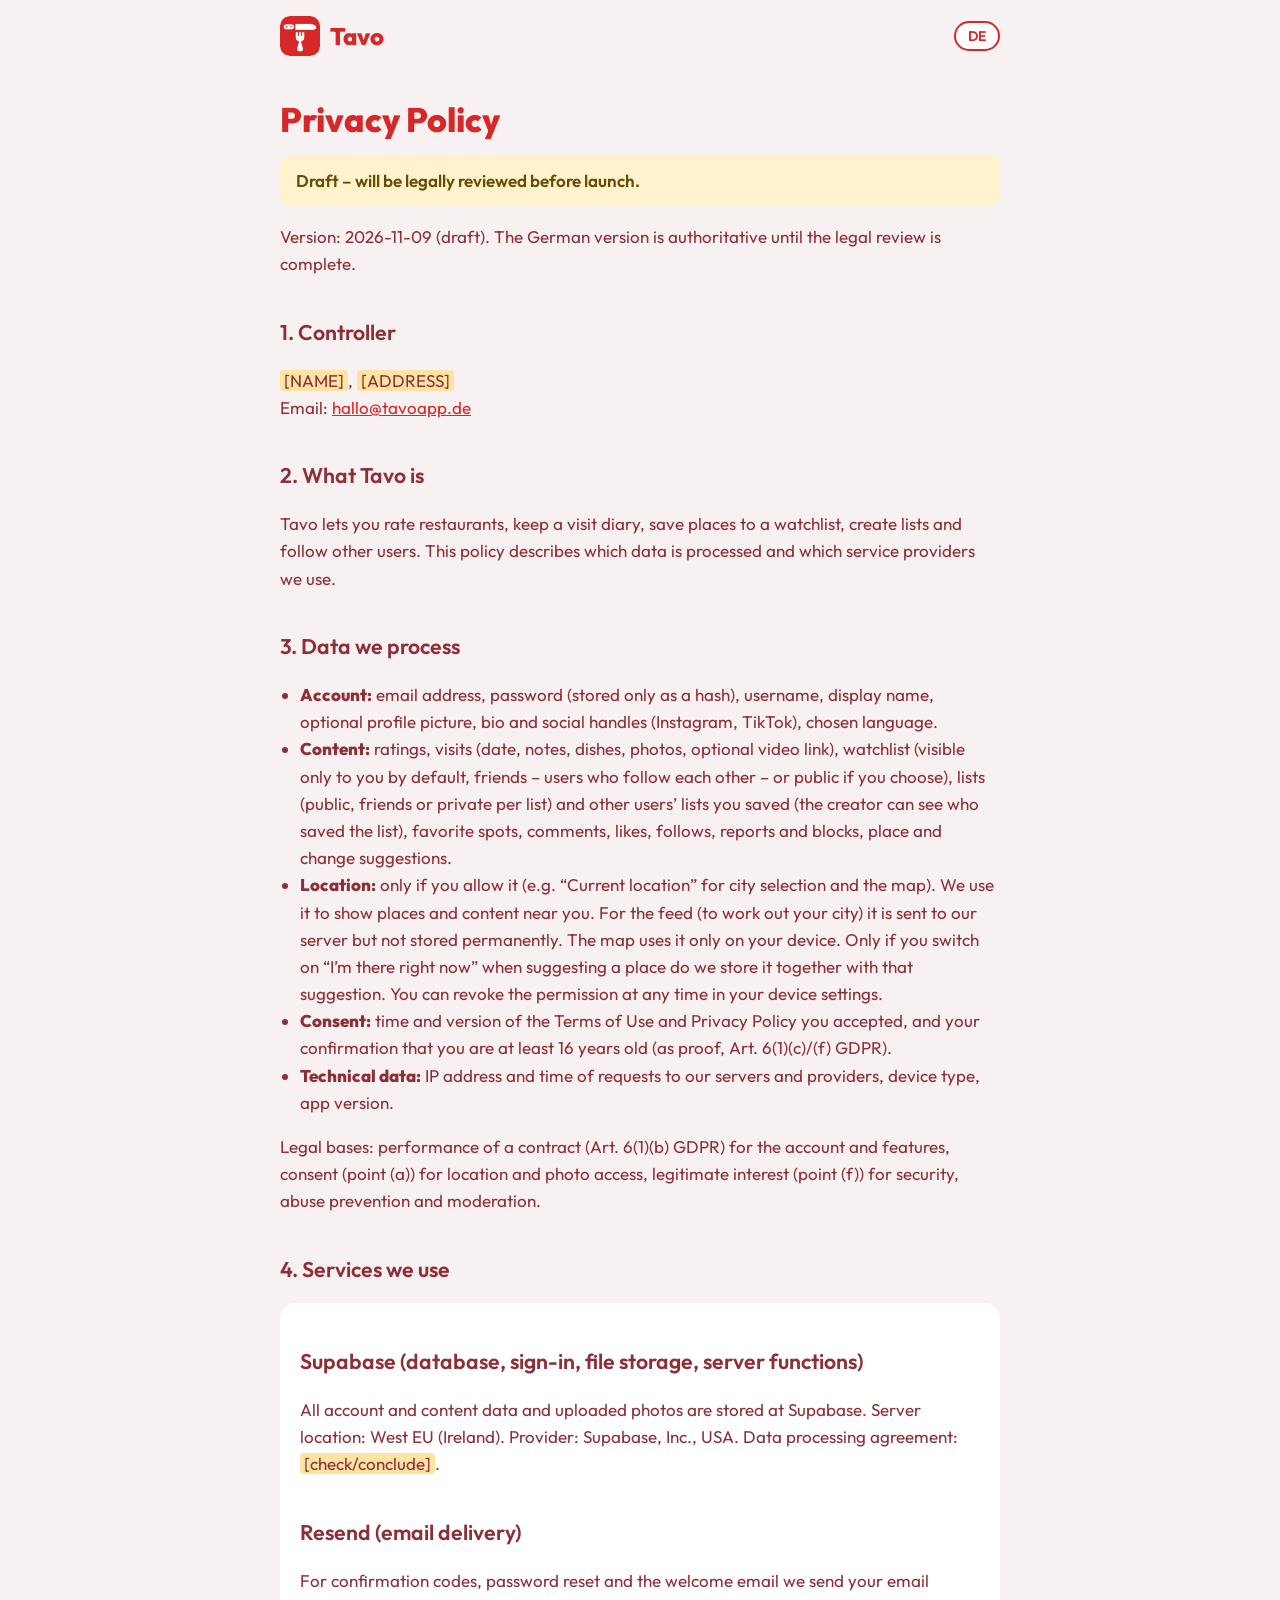
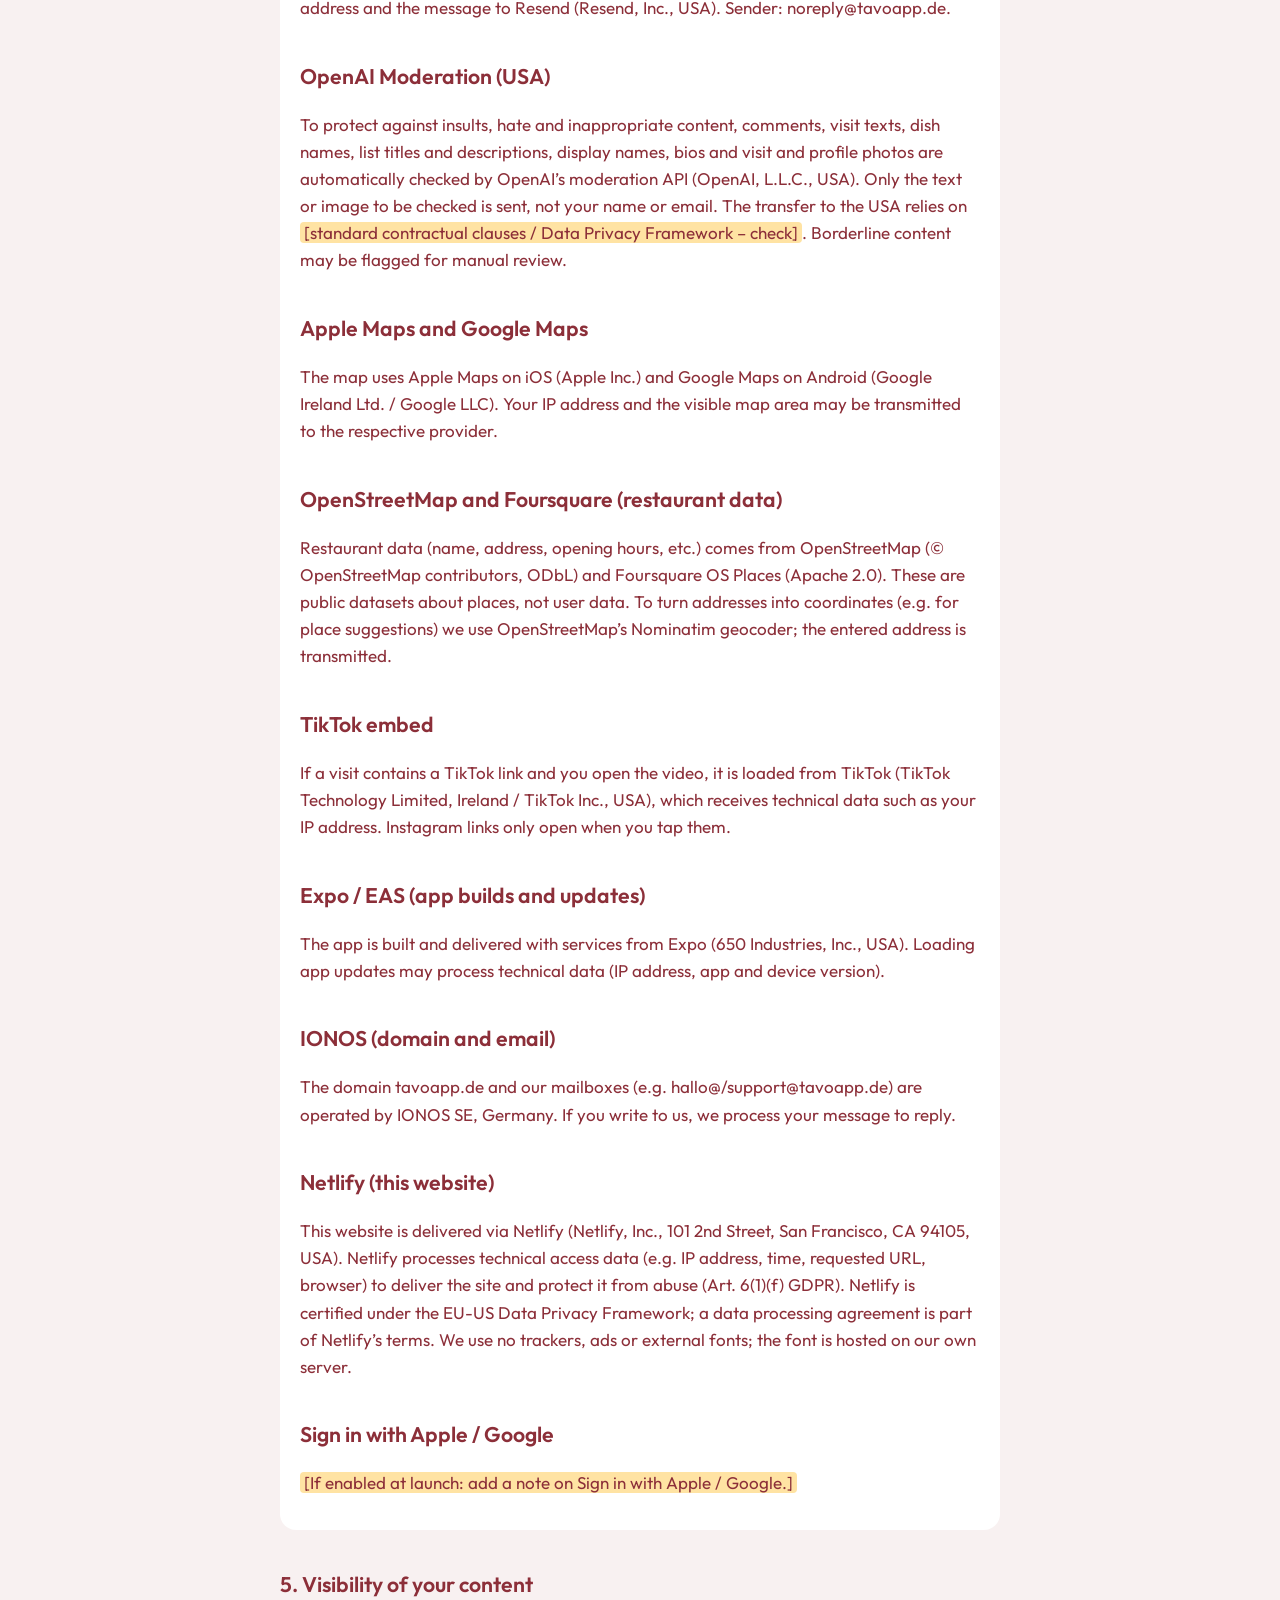
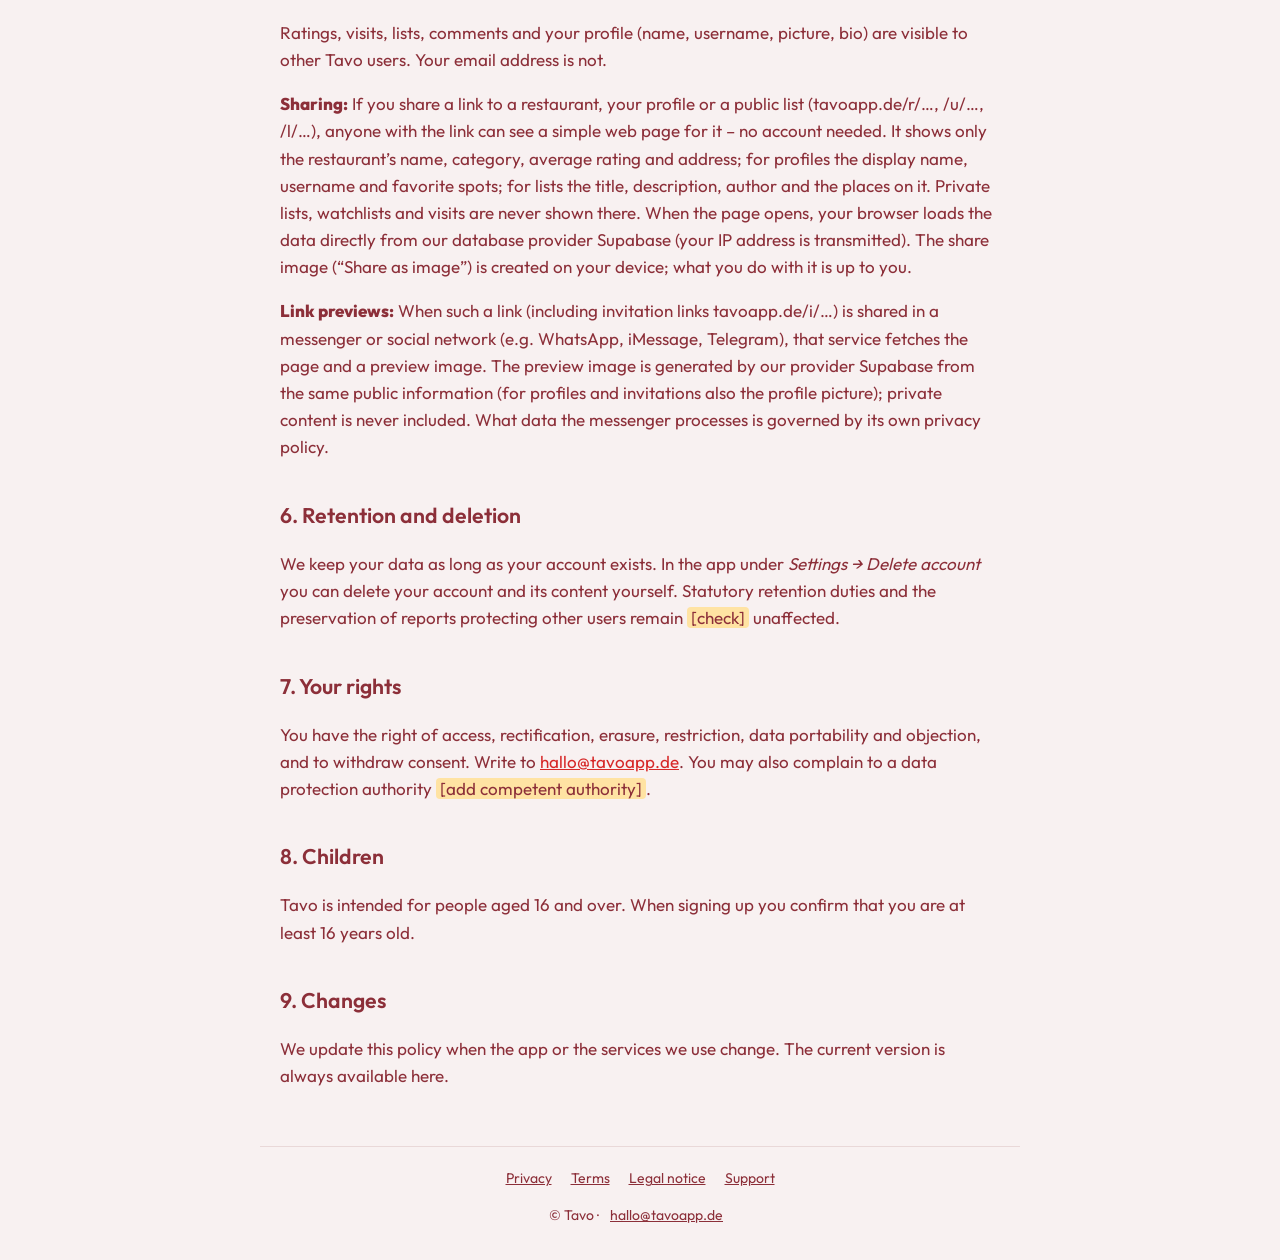
==== commit 2388e2dd: "Datenschutz: Netlify als Hoster (statt GitHub Pages) und Abschnitt Link-Vorschau (DE/EN); Kommentare" ====
--- a/datenschutz/index.html
+++ b/datenschutz/index.html
@@ -6,6 +6,19 @@
 <title>Datenschutz – Tavo</title>
 <meta name="description" content="Tavo – Dein Restaurant-Tagebuch: bewerten, merken, Leuten mit gutem Geschmack folgen.">
 <meta name="theme-color" content="#D62828">
+<meta property="og:type" content="website">
+<meta property="og:site_name" content="Tavo">
+<meta property="og:locale" content="de_DE">
+<meta property="og:title" content="Datenschutz – Tavo">
+<meta property="og:description" content="Tavo – Dein Restaurant-Tagebuch: bewerten, merken, Leuten mit gutem Geschmack folgen.">
+<meta property="og:url" content="https://tavoapp.de/datenschutz/">
+<meta property="og:image" content="https://tavoapp.de/og.jpg">
+<meta property="og:image:type" content="image/jpeg">
+<meta property="og:image:width" content="1200">
+<meta property="og:image:height" content="630">
+<meta property="og:image:alt" content="Tavo – Dein Restaurant-Tagebuch">
+<meta name="twitter:card" content="summary_large_image">
+<meta name="twitter:image" content="https://tavoapp.de/og.jpg">
 <link rel="icon" href="/logo.png">
 <link rel="stylesheet" href="/style.css">
 <script src="/app.js"></script>
@@ -55,8 +68,8 @@
 <p>Die App wird mit Diensten von Expo (650 Industries, Inc., USA) gebaut und ausgeliefert. Beim Laden von App-Updates können technische Daten (IP-Adresse, App- und Geräteversion) verarbeitet werden.</p>
 <h2>IONOS (Domain und E-Mail)</h2>
 <p>Die Domain tavoapp.de und unser E-Mail-Postfach (z. B. hallo@/support@tavoapp.de) werden bei IONOS SE, Deutschland, betrieben. Wenn du uns schreibst, verarbeiten wir deine Nachricht zur Beantwortung.</p>
-<h2>GitHub Pages (diese Website)</h2>
-<p>Diese Website wird über GitHub Pages (GitHub, Inc., USA) ausgeliefert. Dabei verarbeitet GitHub technische Zugriffsdaten (z. B. IP-Adresse). Wir binden keine Tracker, keine Werbung und keine externen Schriftarten ein; die Schrift liegt auf unserem eigenen Server.</p>
+<h2>Netlify (diese Website)</h2>
+<p>Diese Website wird über Netlify (Netlify, Inc., 101 2nd Street, San Francisco, CA 94105, USA) ausgeliefert. Beim Aufruf verarbeitet Netlify technische Zugriffsdaten (z. B. IP-Adresse, Zeitpunkt, aufgerufene Adresse, Browser), um die Seite auszuliefern und vor Missbrauch zu schützen (Art. 6 Abs. 1 lit. f DSGVO). Netlify ist unter dem EU-US Data Privacy Framework zertifiziert; ein Vertrag zur Auftragsverarbeitung ist Teil der Netlify-Bedingungen. Wir binden keine Tracker, keine Werbung und keine externen Schriftarten ein; die Schrift liegt auf unserem eigenen Server.</p>
 <h2>Anmeldung mit Apple / Google</h2>
 <p><span class="ph">[Falls beim Launch aktiviert: Hinweis zur Anmeldung mit Apple bzw. Google ergänzen.]</span></p>
 </div>
@@ -64,6 +77,7 @@
 <h2>5. Öffentlichkeit deiner Inhalte</h2>
 <p>Bewertungen, Besuche, Listen, Kommentare und dein Profil (Name, Benutzername, Bild, Bio) sind für andere Tavo-Nutzer sichtbar. Deine E-Mail-Adresse ist es nicht.</p>
 <p><b>Teilen:</b> Wenn du einen Link zu einem Restaurant, deinem Profil oder einer öffentlichen Liste teilst (tavoapp.de/r/…, /u/…, /l/…), kann jede Person mit dem Link eine einfache Webseite dazu sehen – ohne Konto. Gezeigt werden nur Name, Kategorie, Durchschnittsbewertung und Adresse des Restaurants, bei Profilen Anzeigename, Benutzername und Lieblingsläden, bei Listen Titel, Beschreibung, Ersteller und die enthaltenen Läden. Private Listen, Merklisten und Besuche sind dort nie sichtbar. Beim Aufruf lädt dein Browser die Daten direkt von unserem Datenbank-Dienstleister Supabase (dabei wird deine IP-Adresse übermittelt). Das Teilen-Bild („Als Bild teilen“) entsteht auf deinem Gerät; was du damit machst, entscheidest du.</p>
+<p><b>Link-Vorschau:</b> Wird ein solcher Link (auch Einladungslinks tavoapp.de/i/…) in einem Messenger oder sozialen Netzwerk geteilt (z. B. WhatsApp, iMessage, Telegram), ruft dieser Dienst die Seite und ein Vorschaubild ab. Das Vorschaubild erzeugt unser Dienstleister Supabase aus denselben öffentlichen Angaben (bei Profilen und Einladungen zusätzlich das Profilbild); private Inhalte sind darin nie enthalten. Welche Daten der Messenger dabei verarbeitet, regelt dessen Datenschutzerklärung.</p>
 
 <h2>6. Speicherdauer und Löschung</h2>
 <p>Wir speichern deine Daten, solange dein Konto besteht. In der App unter <i>Einstellungen → Konto löschen</i> kannst du dein Konto samt Inhalten selbst löschen. Gesetzliche Aufbewahrungspflichten und die Sicherung von Meldungen zum Schutz anderer Nutzer bleiben <span class="ph">[prüfen]</span> unberührt.</p>
@@ -114,8 +128,8 @@
 <p>The app is built and delivered with services from Expo (650 Industries, Inc., USA). Loading app updates may process technical data (IP address, app and device version).</p>
 <h2>IONOS (domain and email)</h2>
 <p>The domain tavoapp.de and our mailboxes (e.g. hallo@/support@tavoapp.de) are operated by IONOS SE, Germany. If you write to us, we process your message to reply.</p>
-<h2>GitHub Pages (this website)</h2>
-<p>This website is served via GitHub Pages (GitHub, Inc., USA), which processes technical access data (e.g. IP address). We use no trackers, ads or external fonts; the font is hosted on our own server.</p>
+<h2>Netlify (this website)</h2>
+<p>This website is delivered via Netlify (Netlify, Inc., 101 2nd Street, San Francisco, CA 94105, USA). Netlify processes technical access data (e.g. IP address, time, requested URL, browser) to deliver the site and protect it from abuse (Art. 6(1)(f) GDPR). Netlify is certified under the EU-US Data Privacy Framework; a data processing agreement is part of Netlify’s terms. We use no trackers, ads or external fonts; the font is hosted on our own server.</p>
 <h2>Sign in with Apple / Google</h2>
 <p><span class="ph">[If enabled at launch: add a note on Sign in with Apple / Google.]</span></p>
 </div>
@@ -123,6 +137,7 @@
 <h2>5. Visibility of your content</h2>
 <p>Ratings, visits, lists, comments and your profile (name, username, picture, bio) are visible to other Tavo users. Your email address is not.</p>
 <p><b>Sharing:</b> If you share a link to a restaurant, your profile or a public list (tavoapp.de/r/…, /u/…, /l/…), anyone with the link can see a simple web page for it – no account needed. It shows only the restaurant’s name, category, average rating and address; for profiles the display name, username and favorite spots; for lists the title, description, author and the places on it. Private lists, watchlists and visits are never shown there. When the page opens, your browser loads the data directly from our database provider Supabase (your IP address is transmitted). The share image (“Share as image”) is created on your device; what you do with it is up to you.</p>
+<p><b>Link previews:</b> When such a link (including invitation links tavoapp.de/i/…) is shared in a messenger or social network (e.g. WhatsApp, iMessage, Telegram), that service fetches the page and a preview image. The preview image is generated by our provider Supabase from the same public information (for profiles and invitations also the profile picture); private content is never included. What data the messenger processes is governed by its own privacy policy.</p>
 
 <h2>6. Retention and deletion</h2>
 <p>We keep your data as long as your account exists. In the app under <i>Settings → Delete account</i> you can delete your account and its content yourself. Statutory retention duties and the preservation of reports protecting other users remain <span class="ph">[check]</span> unaffected.</p>
--- a/style.css
+++ b/style.css
@@ -22,6 +22,7 @@
 .links a{background:#fff;border-radius:12px;padding:10px 18px;text-decoration:none;font-weight:600}
 .draft{background:#fff3cd;color:#664d03;border-radius:12px;padding:12px 16px;font-weight:600;margin:12px 0}
 .card{background:#fff;border-radius:16px;padding:4px 20px 16px;margin-top:16px}
+.card img.cover{display:block;width:calc(100% + 40px);max-width:none;height:220px;object-fit:cover;margin:0 -20px 8px;border-radius:16px 16px 0 0;background:#f8f1f1}
 ul{padding-left:1.2em}
 .ph{background:#ffe3a3;border-radius:4px;padding:0 4px}
 footer{max-width:760px;margin:0 auto;padding:20px;text-align:center;font-size:14px;border-top:1px solid #e9d8d8}
@@ -37,3 +38,9 @@
 .open-box{text-align:center;margin:24px 0 8px}
 .open{display:inline-block;background:var(--primary);color:#fff;text-decoration:none;font-weight:800;border-radius:12px;padding:12px 28px}
 .store-hint{margin:10px 0 0;font-size:14px;opacity:.75}
+
+.card.invite{text-align:center}
+.card.invite .places{text-align:left;display:inline-block}
+.card.invite h1{margin:.2em 0 .3em}
+.avatar{display:block;width:96px;height:96px;margin:0 auto 12px;border-radius:50%;object-fit:cover;background:#f8f1f1}
+.avatar-initial{display:flex;align-items:center;justify-content:center;font-size:40px;font-weight:800;color:#fff;background:#D62828}
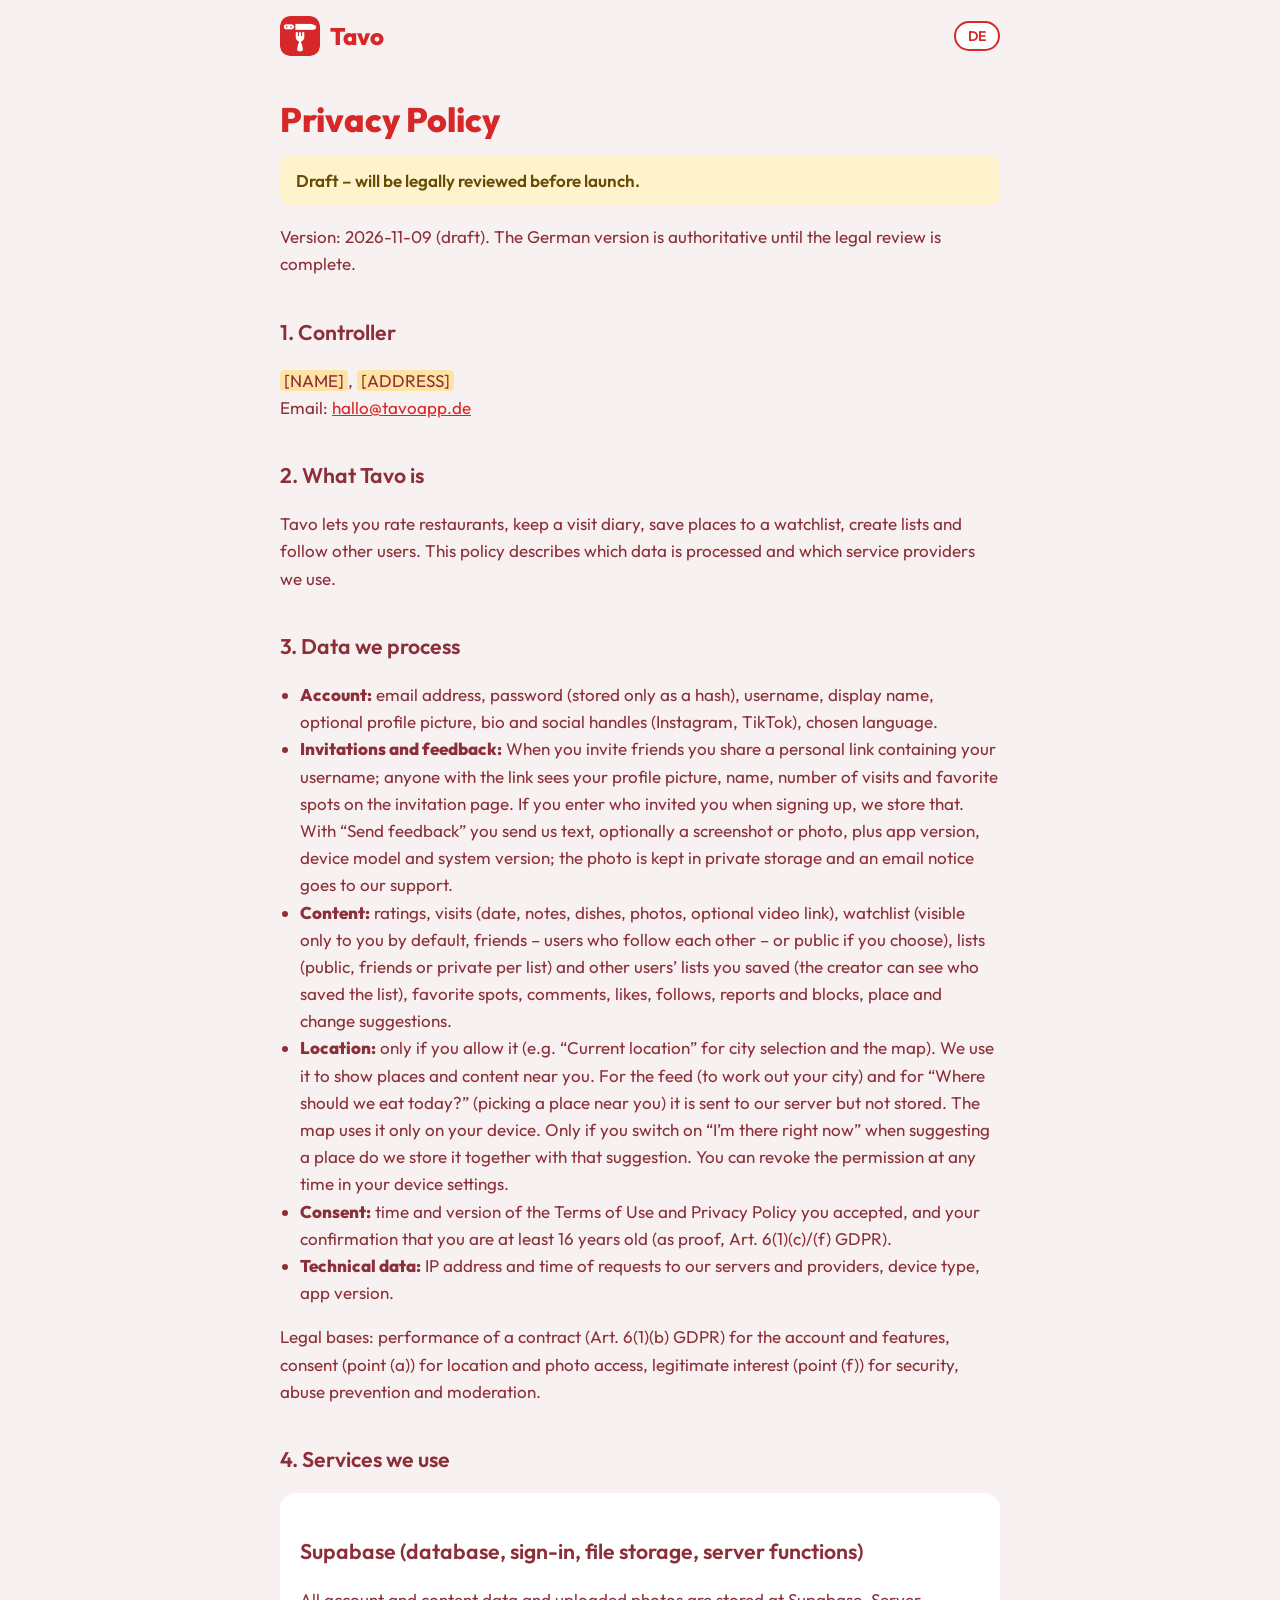
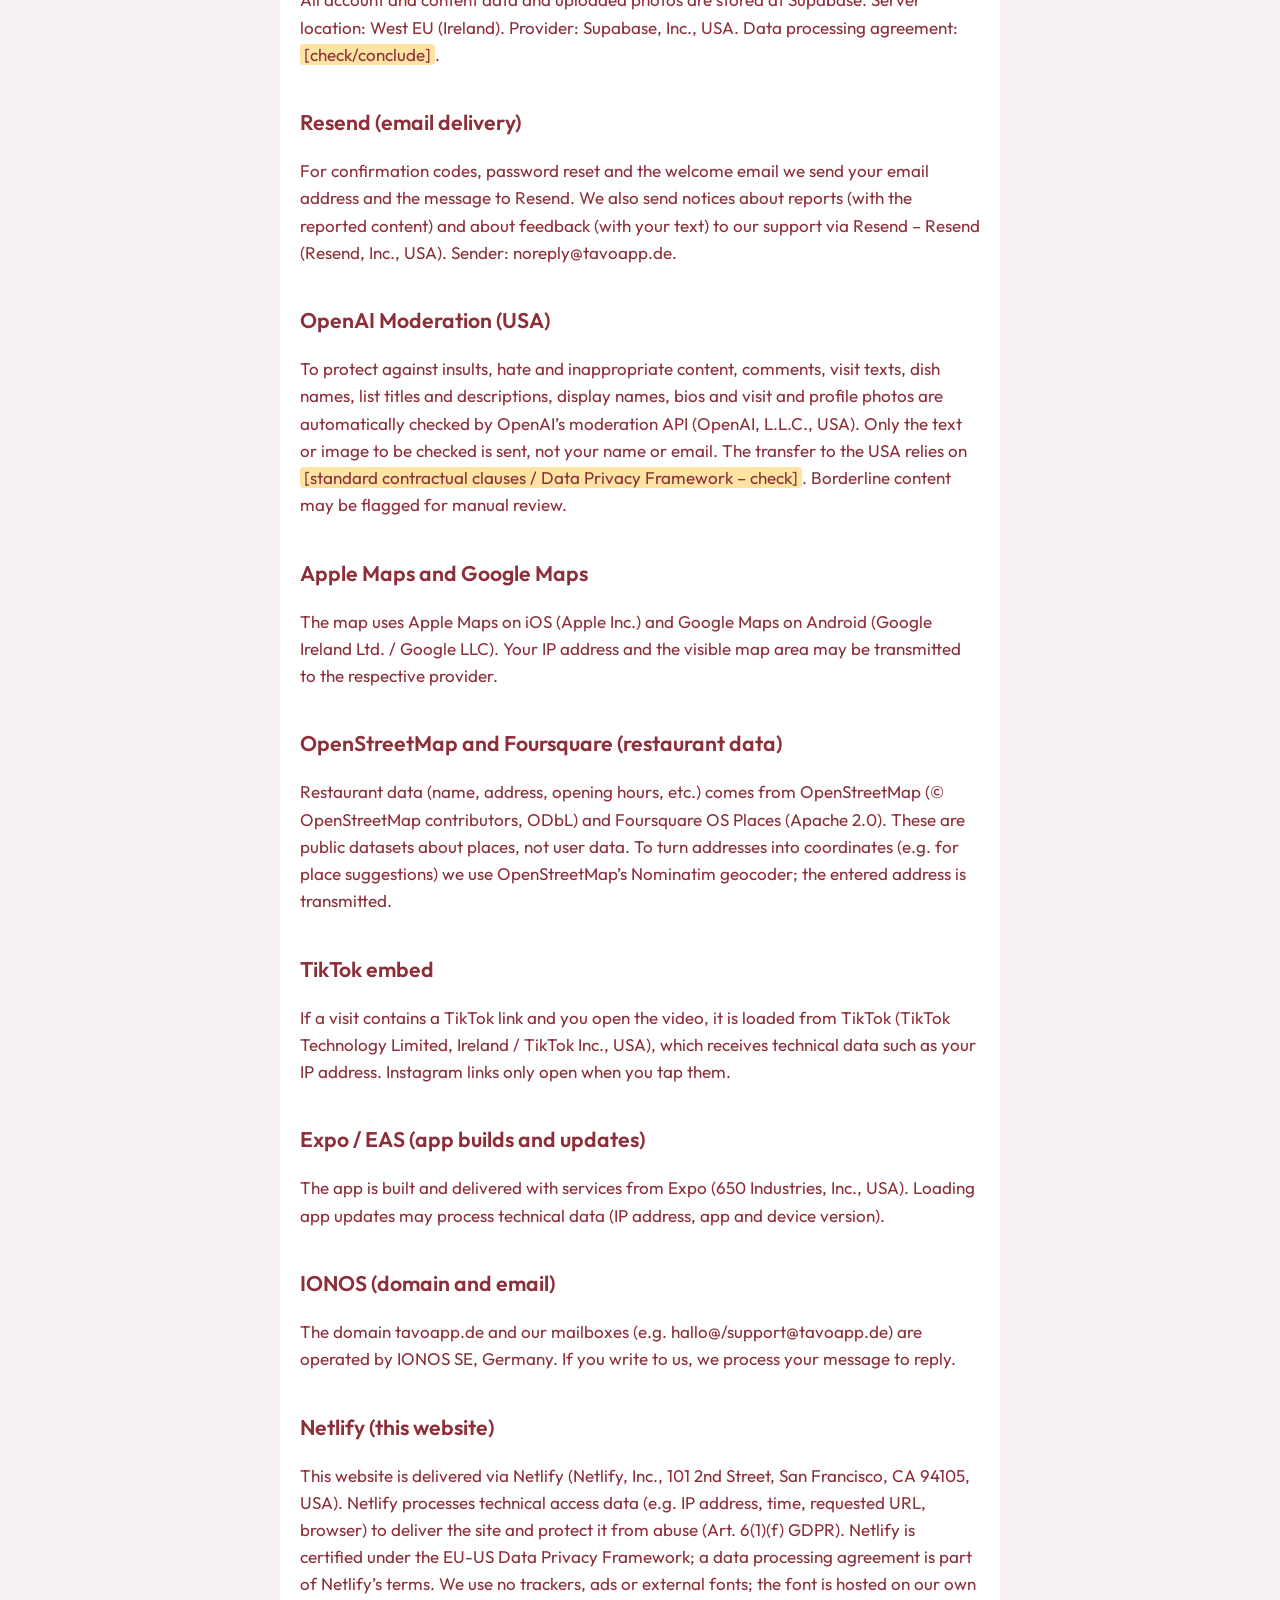
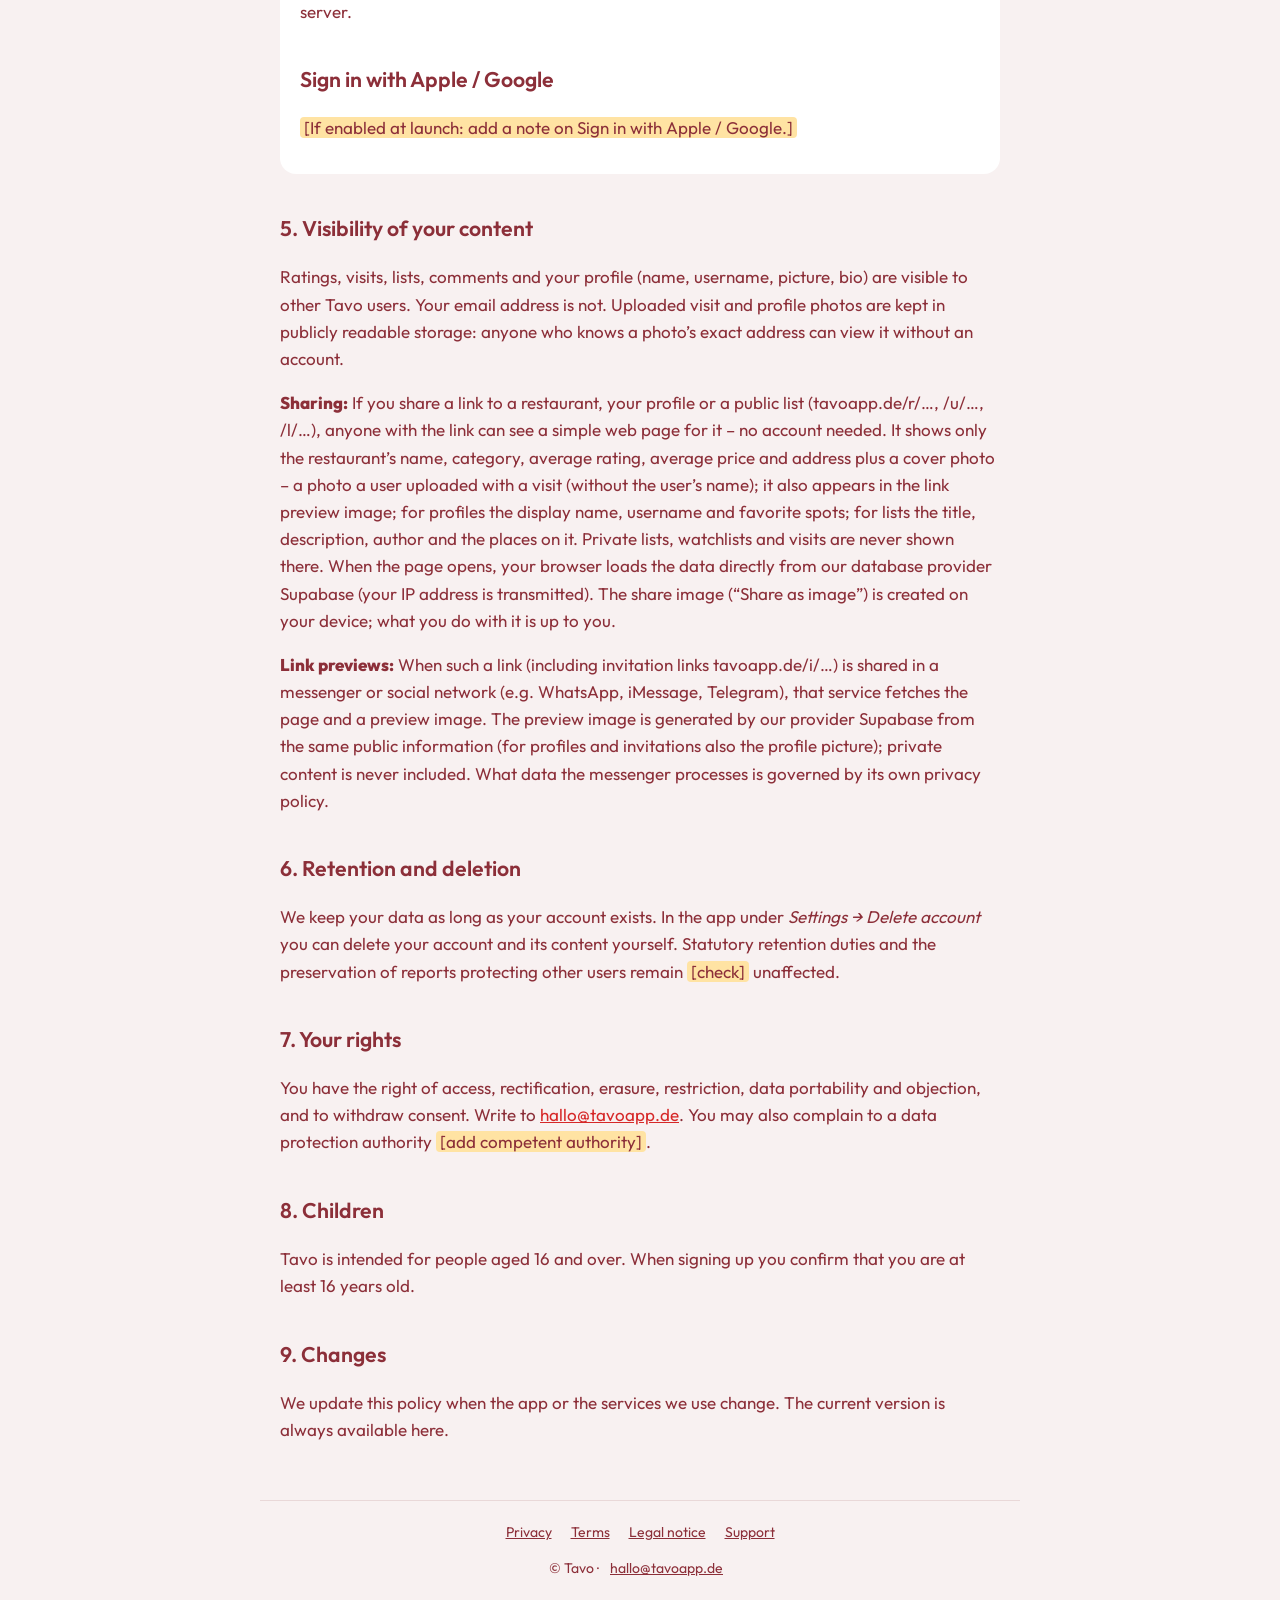
==== commit 319dbd8b: "Datenschutz: Standort bei „Wo essen wir heute?“, Titelbild aus Nutzerfotos, Einladungen, Feedback, R" ====
--- a/datenschutz/index.html
+++ b/datenschutz/index.html
@@ -43,8 +43,9 @@
 <h2>3. Welche Daten wir verarbeiten</h2>
 <ul>
 <li><b>Konto:</b> E-Mail-Adresse, Passwort (nur als Hash gespeichert), Benutzername, Anzeigename, optional Profilbild, Bio und Social-Media-Namen (Instagram, TikTok), gewählte Sprache.</li>
+<li><b>Einladungen und Feedback:</b> Wenn du Freunde einlädst, teilst du einen persönlichen Link mit deinem Benutzernamen; auf der Einladungsseite sehen alle mit dem Link dein Profilbild, deinen Namen, die Zahl deiner Besuche und deine Lieblingsläden. Trägst du bei der Registrierung ein, wer dich eingeladen hat, speichern wir das. Über „Feedback senden“ übermittelst du uns Text, optional einen Screenshot oder ein Foto sowie App-Version, Gerätemodell und Systemversion; das Foto liegt in einem privaten Speicher und wird per E-Mail-Hinweis an unseren Support gemeldet.</li>
 <li><b>Inhalte:</b> Bewertungen, Besuche (Datum, Notizen, Gerichte, Fotos, optional ein Video-Link), Merkliste (standardmäßig nur für dich sichtbar, auf Wunsch für Freunde – Nutzer, die sich gegenseitig folgen – oder öffentlich), Listen (je Liste öffentlich, für Freunde oder privat) und von dir gemerkte Listen anderer Nutzer (der Ersteller sieht, wer die Liste gemerkt hat), Lieblingsläden, Kommentare, Likes, Folgen, Meldungen und Blockierungen, Vorschläge zu Läden und Änderungen.</li>
-<li><b>Standort:</b> Nur wenn du es erlaubst (z. B. „Aktueller Standort“ für die Stadtauswahl und die Karte). Den Standort verwenden wir, um Läden und Inhalte in deiner Nähe zu zeigen. Für den Feed (Bestimmung deiner Stadt) wird er an unseren Server geschickt, aber nicht dauerhaft gespeichert. Die Karte nutzt ihn nur auf deinem Gerät. Nur wenn du beim Vorschlagen eines Ladens „Ich bin gerade dort“ einschaltest, speichern wir ihn zusammen mit diesem Vorschlag. Du kannst die Berechtigung jederzeit in den Geräte-Einstellungen widerrufen.</li>
+<li><b>Standort:</b> Nur wenn du es erlaubst (z. B. „Aktueller Standort“ für die Stadtauswahl und die Karte). Den Standort verwenden wir, um Läden und Inhalte in deiner Nähe zu zeigen. Für den Feed (Bestimmung deiner Stadt) und für „Wo essen wir heute?“ (Auswahl eines Ladens in deiner Nähe) wird er an unseren Server geschickt, aber nicht gespeichert. Die Karte nutzt ihn nur auf deinem Gerät. Nur wenn du beim Vorschlagen eines Ladens „Ich bin gerade dort“ einschaltest, speichern wir ihn zusammen mit diesem Vorschlag. Du kannst die Berechtigung jederzeit in den Geräte-Einstellungen widerrufen.</li>
 <li><b>Zustimmung:</b> Zeitpunkt und Version der Nutzungsbedingungen und der Datenschutzerklärung, denen du zugestimmt hast, sowie deine Bestätigung, mindestens 16 Jahre alt zu sein (als Nachweis, Art. 6 Abs. 1 lit. c/f DSGVO).</li>
 <li><b>Technische Daten:</b> IP-Adresse und Zeitpunkt bei Anfragen an unsere Server und Dienstleister, Gerätetyp, App-Version.</li>
 </ul>
@@ -55,7 +56,7 @@
 <h2>Supabase (Datenbank, Anmeldung, Dateispeicher, Serverfunktionen)</h2>
 <p>Alle Konto- und Inhaltsdaten sowie hochgeladene Fotos liegen bei Supabase. Server-Standort: West EU (Irland). Anbieter: Supabase, Inc., USA. Mit dem Anbieter besteht ein Auftragsverarbeitungsvertrag <span class="ph">[prüfen/abschließen]</span>.</p>
 <h2>Resend (E-Mail-Versand)</h2>
-<p>Für Bestätigungscodes, Passwort-Zurücksetzen und die Willkommensmail übermitteln wir deine E-Mail-Adresse und den Mailtext an Resend (Resend, Inc., USA). Absender: noreply@tavoapp.de.</p>
+<p>Für Bestätigungscodes, Passwort-Zurücksetzen und die Willkommensmail übermitteln wir deine E-Mail-Adresse und den Mailtext an Resend. Außerdem schicken wir unserem Support über Resend Hinweise zu Meldungen (mit dem gemeldeten Inhalt) und zu Feedback (mit deinem Text) – Resend (Resend, Inc., USA). Absender: noreply@tavoapp.de.</p>
 <h2>OpenAI Moderation (USA)</h2>
 <p>Zum Schutz vor Beleidigungen, Hass und unangemessenen Inhalten werden Kommentare, Besuchstexte, Gerichtsnamen, Listen-Titel und -Beschreibungen, Anzeigenamen, Bio sowie Besuchs- und Profilfotos automatisch von der Moderations-Schnittstelle von OpenAI (OpenAI, L.L.C., USA) geprüft. Übermittelt werden nur der zu prüfende Text bzw. das Bild, nicht dein Name oder deine E-Mail-Adresse. Die Übermittlung in die USA stützt sich auf <span class="ph">[Standardvertragsklauseln / Data Privacy Framework – prüfen]</span>. Bei Grenzfällen kann ein Inhalt zur manuellen Prüfung markiert werden.</p>
 <h2>Apple Karten und Google Maps</h2>
@@ -75,8 +76,8 @@
 </div>
 
 <h2>5. Öffentlichkeit deiner Inhalte</h2>
-<p>Bewertungen, Besuche, Listen, Kommentare und dein Profil (Name, Benutzername, Bild, Bio) sind für andere Tavo-Nutzer sichtbar. Deine E-Mail-Adresse ist es nicht.</p>
-<p><b>Teilen:</b> Wenn du einen Link zu einem Restaurant, deinem Profil oder einer öffentlichen Liste teilst (tavoapp.de/r/…, /u/…, /l/…), kann jede Person mit dem Link eine einfache Webseite dazu sehen – ohne Konto. Gezeigt werden nur Name, Kategorie, Durchschnittsbewertung und Adresse des Restaurants, bei Profilen Anzeigename, Benutzername und Lieblingsläden, bei Listen Titel, Beschreibung, Ersteller und die enthaltenen Läden. Private Listen, Merklisten und Besuche sind dort nie sichtbar. Beim Aufruf lädt dein Browser die Daten direkt von unserem Datenbank-Dienstleister Supabase (dabei wird deine IP-Adresse übermittelt). Das Teilen-Bild („Als Bild teilen“) entsteht auf deinem Gerät; was du damit machst, entscheidest du.</p>
+<p>Bewertungen, Besuche, Listen, Kommentare und dein Profil (Name, Benutzername, Bild, Bio) sind für andere Tavo-Nutzer sichtbar. Deine E-Mail-Adresse ist es nicht. Hochgeladene Besuchs- und Profilfotos liegen in einem öffentlich lesbaren Speicher: Wer die genaue Adresse eines Fotos kennt, kann es ohne Konto ansehen.</p>
+<p><b>Teilen:</b> Wenn du einen Link zu einem Restaurant, deinem Profil oder einer öffentlichen Liste teilst (tavoapp.de/r/…, /u/…, /l/…), kann jede Person mit dem Link eine einfache Webseite dazu sehen – ohne Konto. Gezeigt werden nur Name, Kategorie, Durchschnittsbewertung, Durchschnittspreis und Adresse des Restaurants sowie ein Titelbild – das ist ein Foto, das ein Nutzer zu einem Besuch hochgeladen hat (ohne Namen des Nutzers); es erscheint auch im Vorschaubild des Links, bei Profilen Anzeigename, Benutzername und Lieblingsläden, bei Listen Titel, Beschreibung, Ersteller und die enthaltenen Läden. Private Listen, Merklisten und Besuche sind dort nie sichtbar. Beim Aufruf lädt dein Browser die Daten direkt von unserem Datenbank-Dienstleister Supabase (dabei wird deine IP-Adresse übermittelt). Das Teilen-Bild („Als Bild teilen“) entsteht auf deinem Gerät; was du damit machst, entscheidest du.</p>
 <p><b>Link-Vorschau:</b> Wird ein solcher Link (auch Einladungslinks tavoapp.de/i/…) in einem Messenger oder sozialen Netzwerk geteilt (z. B. WhatsApp, iMessage, Telegram), ruft dieser Dienst die Seite und ein Vorschaubild ab. Das Vorschaubild erzeugt unser Dienstleister Supabase aus denselben öffentlichen Angaben (bei Profilen und Einladungen zusätzlich das Profilbild); private Inhalte sind darin nie enthalten. Welche Daten der Messenger dabei verarbeitet, regelt dessen Datenschutzerklärung.</p>
 
 <h2>6. Speicherdauer und Löschung</h2>
@@ -103,8 +104,9 @@
 <h2>3. Data we process</h2>
 <ul>
 <li><b>Account:</b> email address, password (stored only as a hash), username, display name, optional profile picture, bio and social handles (Instagram, TikTok), chosen language.</li>
+<li><b>Invitations and feedback:</b> When you invite friends you share a personal link containing your username; anyone with the link sees your profile picture, name, number of visits and favorite spots on the invitation page. If you enter who invited you when signing up, we store that. With “Send feedback” you send us text, optionally a screenshot or photo, plus app version, device model and system version; the photo is kept in private storage and an email notice goes to our support.</li>
 <li><b>Content:</b> ratings, visits (date, notes, dishes, photos, optional video link), watchlist (visible only to you by default, friends – users who follow each other – or public if you choose), lists (public, friends or private per list) and other users’ lists you saved (the creator can see who saved the list), favorite spots, comments, likes, follows, reports and blocks, place and change suggestions.</li>
-<li><b>Location:</b> only if you allow it (e.g. “Current location” for city selection and the map). We use it to show places and content near you. For the feed (to work out your city) it is sent to our server but not stored permanently. The map uses it only on your device. Only if you switch on “I’m there right now” when suggesting a place do we store it together with that suggestion. You can revoke the permission at any time in your device settings.</li>
+<li><b>Location:</b> only if you allow it (e.g. “Current location” for city selection and the map). We use it to show places and content near you. For the feed (to work out your city) and for “Where should we eat today?” (picking a place near you) it is sent to our server but not stored. The map uses it only on your device. Only if you switch on “I’m there right now” when suggesting a place do we store it together with that suggestion. You can revoke the permission at any time in your device settings.</li>
 <li><b>Consent:</b> time and version of the Terms of Use and Privacy Policy you accepted, and your confirmation that you are at least 16 years old (as proof, Art. 6(1)(c)/(f) GDPR).</li>
 <li><b>Technical data:</b> IP address and time of requests to our servers and providers, device type, app version.</li>
 </ul>
@@ -115,7 +117,7 @@
 <h2>Supabase (database, sign-in, file storage, server functions)</h2>
 <p>All account and content data and uploaded photos are stored at Supabase. Server location: West EU (Ireland). Provider: Supabase, Inc., USA. Data processing agreement: <span class="ph">[check/conclude]</span>.</p>
 <h2>Resend (email delivery)</h2>
-<p>For confirmation codes, password reset and the welcome email we send your email address and the message to Resend (Resend, Inc., USA). Sender: noreply@tavoapp.de.</p>
+<p>For confirmation codes, password reset and the welcome email we send your email address and the message to Resend. We also send notices about reports (with the reported content) and about feedback (with your text) to our support via Resend – Resend (Resend, Inc., USA). Sender: noreply@tavoapp.de.</p>
 <h2>OpenAI Moderation (USA)</h2>
 <p>To protect against insults, hate and inappropriate content, comments, visit texts, dish names, list titles and descriptions, display names, bios and visit and profile photos are automatically checked by OpenAI’s moderation API (OpenAI, L.L.C., USA). Only the text or image to be checked is sent, not your name or email. The transfer to the USA relies on <span class="ph">[standard contractual clauses / Data Privacy Framework – check]</span>. Borderline content may be flagged for manual review.</p>
 <h2>Apple Maps and Google Maps</h2>
@@ -135,8 +137,8 @@
 </div>
 
 <h2>5. Visibility of your content</h2>
-<p>Ratings, visits, lists, comments and your profile (name, username, picture, bio) are visible to other Tavo users. Your email address is not.</p>
-<p><b>Sharing:</b> If you share a link to a restaurant, your profile or a public list (tavoapp.de/r/…, /u/…, /l/…), anyone with the link can see a simple web page for it – no account needed. It shows only the restaurant’s name, category, average rating and address; for profiles the display name, username and favorite spots; for lists the title, description, author and the places on it. Private lists, watchlists and visits are never shown there. When the page opens, your browser loads the data directly from our database provider Supabase (your IP address is transmitted). The share image (“Share as image”) is created on your device; what you do with it is up to you.</p>
+<p>Ratings, visits, lists, comments and your profile (name, username, picture, bio) are visible to other Tavo users. Your email address is not. Uploaded visit and profile photos are kept in publicly readable storage: anyone who knows a photo’s exact address can view it without an account.</p>
+<p><b>Sharing:</b> If you share a link to a restaurant, your profile or a public list (tavoapp.de/r/…, /u/…, /l/…), anyone with the link can see a simple web page for it – no account needed. It shows only the restaurant’s name, category, average rating, average price and address plus a cover photo – a photo a user uploaded with a visit (without the user’s name); it also appears in the link preview image; for profiles the display name, username and favorite spots; for lists the title, description, author and the places on it. Private lists, watchlists and visits are never shown there. When the page opens, your browser loads the data directly from our database provider Supabase (your IP address is transmitted). The share image (“Share as image”) is created on your device; what you do with it is up to you.</p>
 <p><b>Link previews:</b> When such a link (including invitation links tavoapp.de/i/…) is shared in a messenger or social network (e.g. WhatsApp, iMessage, Telegram), that service fetches the page and a preview image. The preview image is generated by our provider Supabase from the same public information (for profiles and invitations also the profile picture); private content is never included. What data the messenger processes is governed by its own privacy policy.</p>
 
 <h2>6. Retention and deletion</h2>
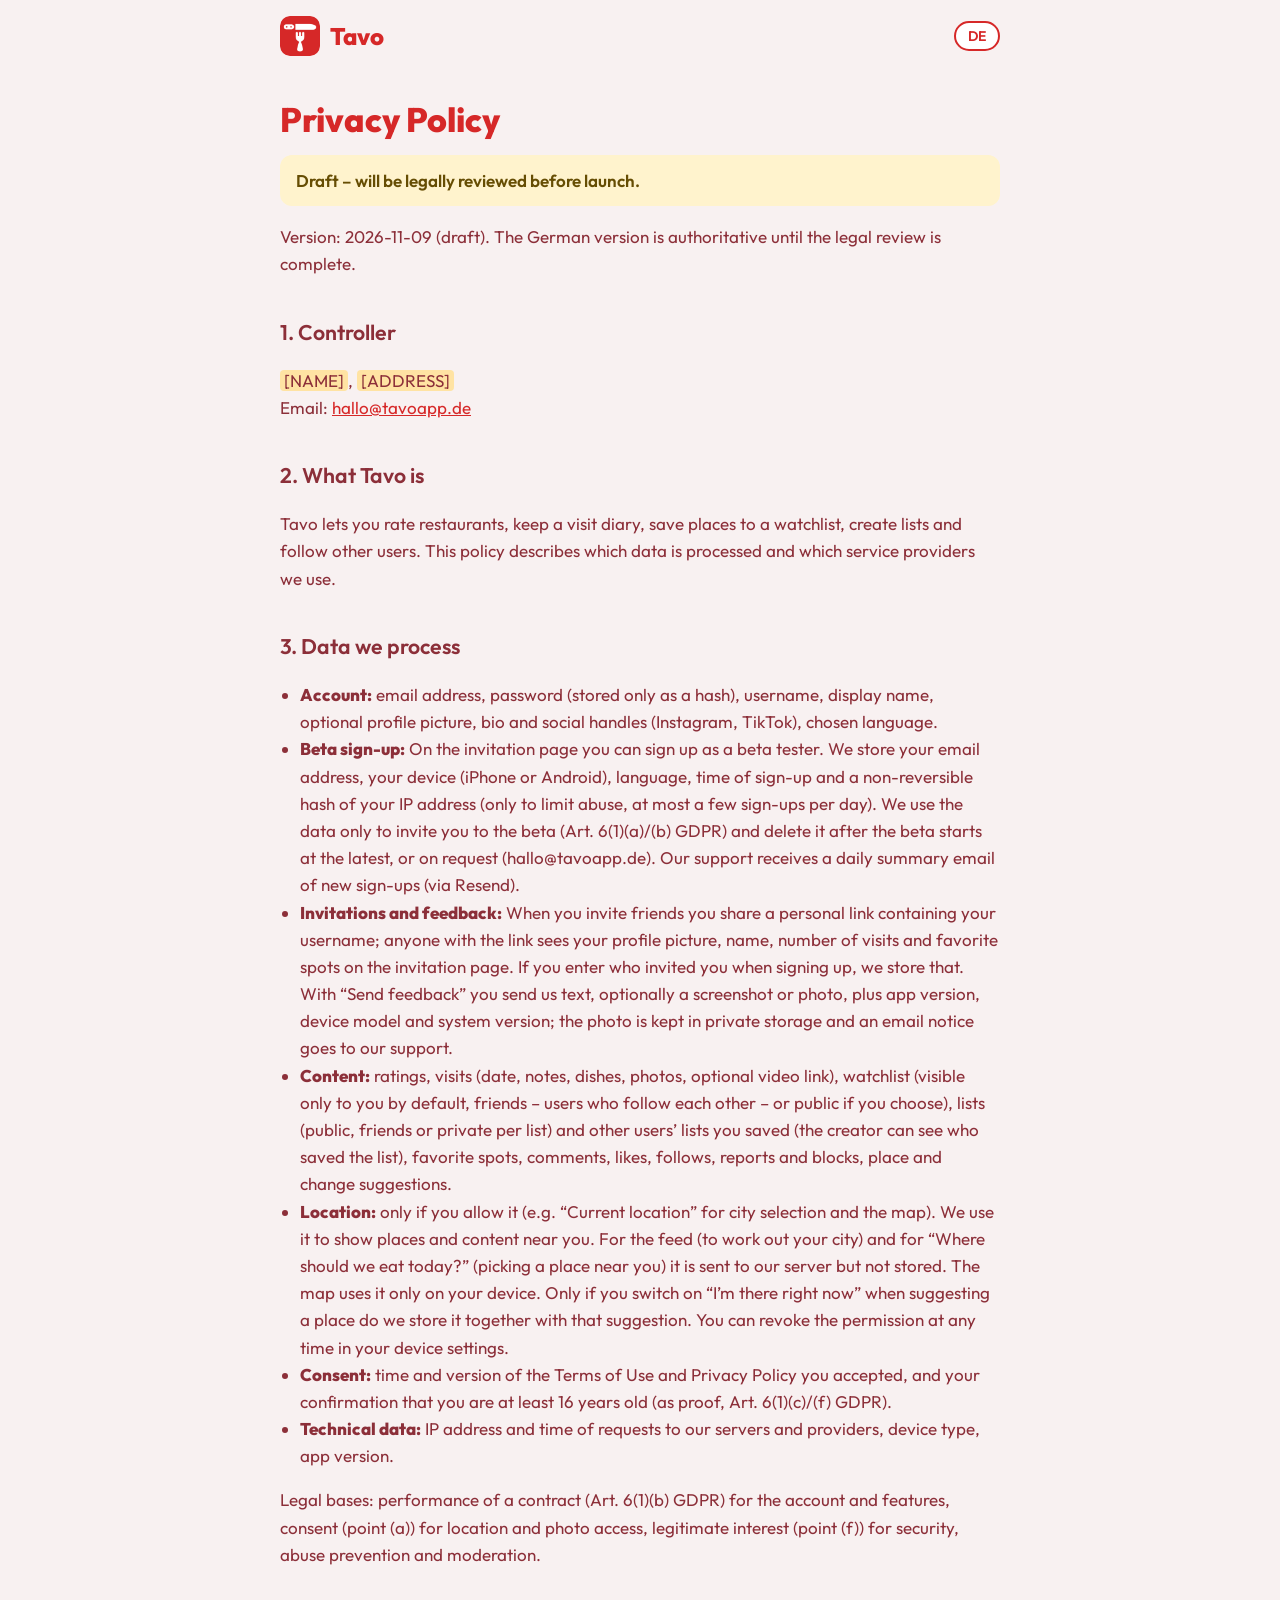
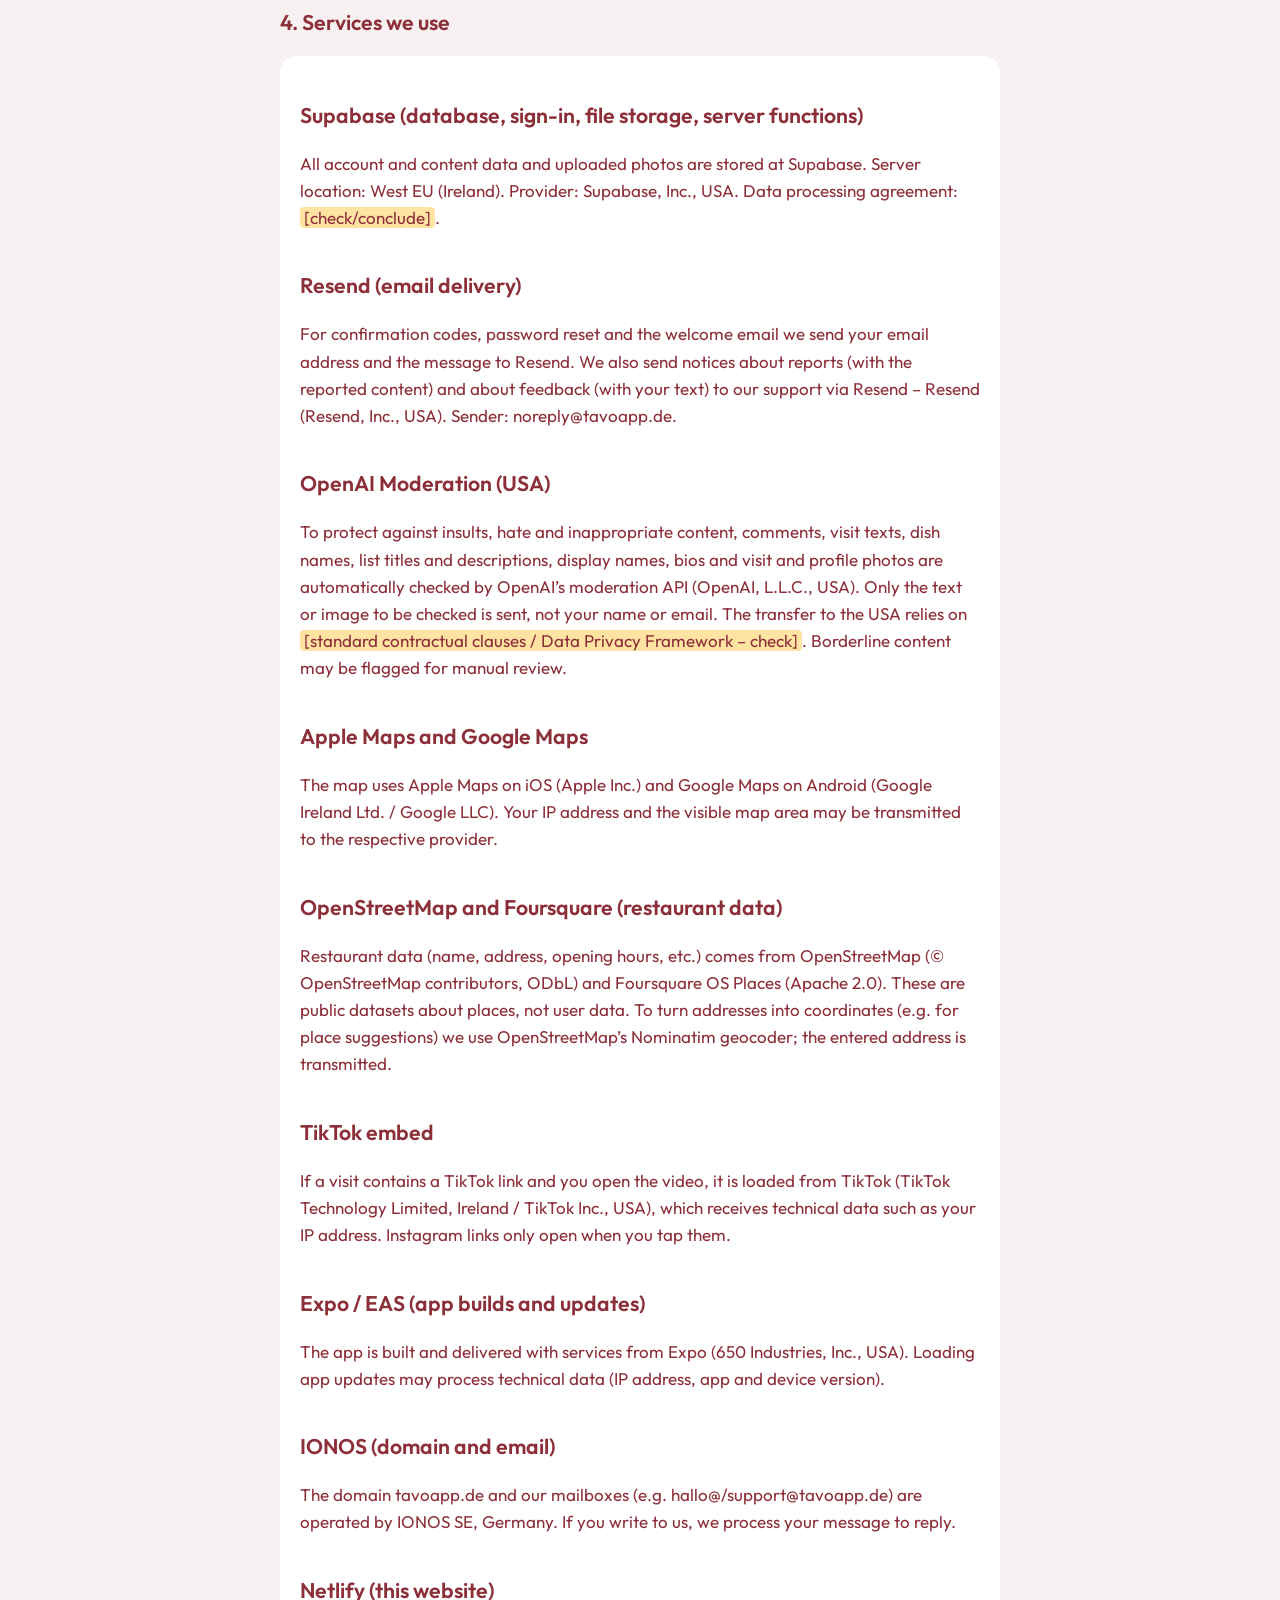
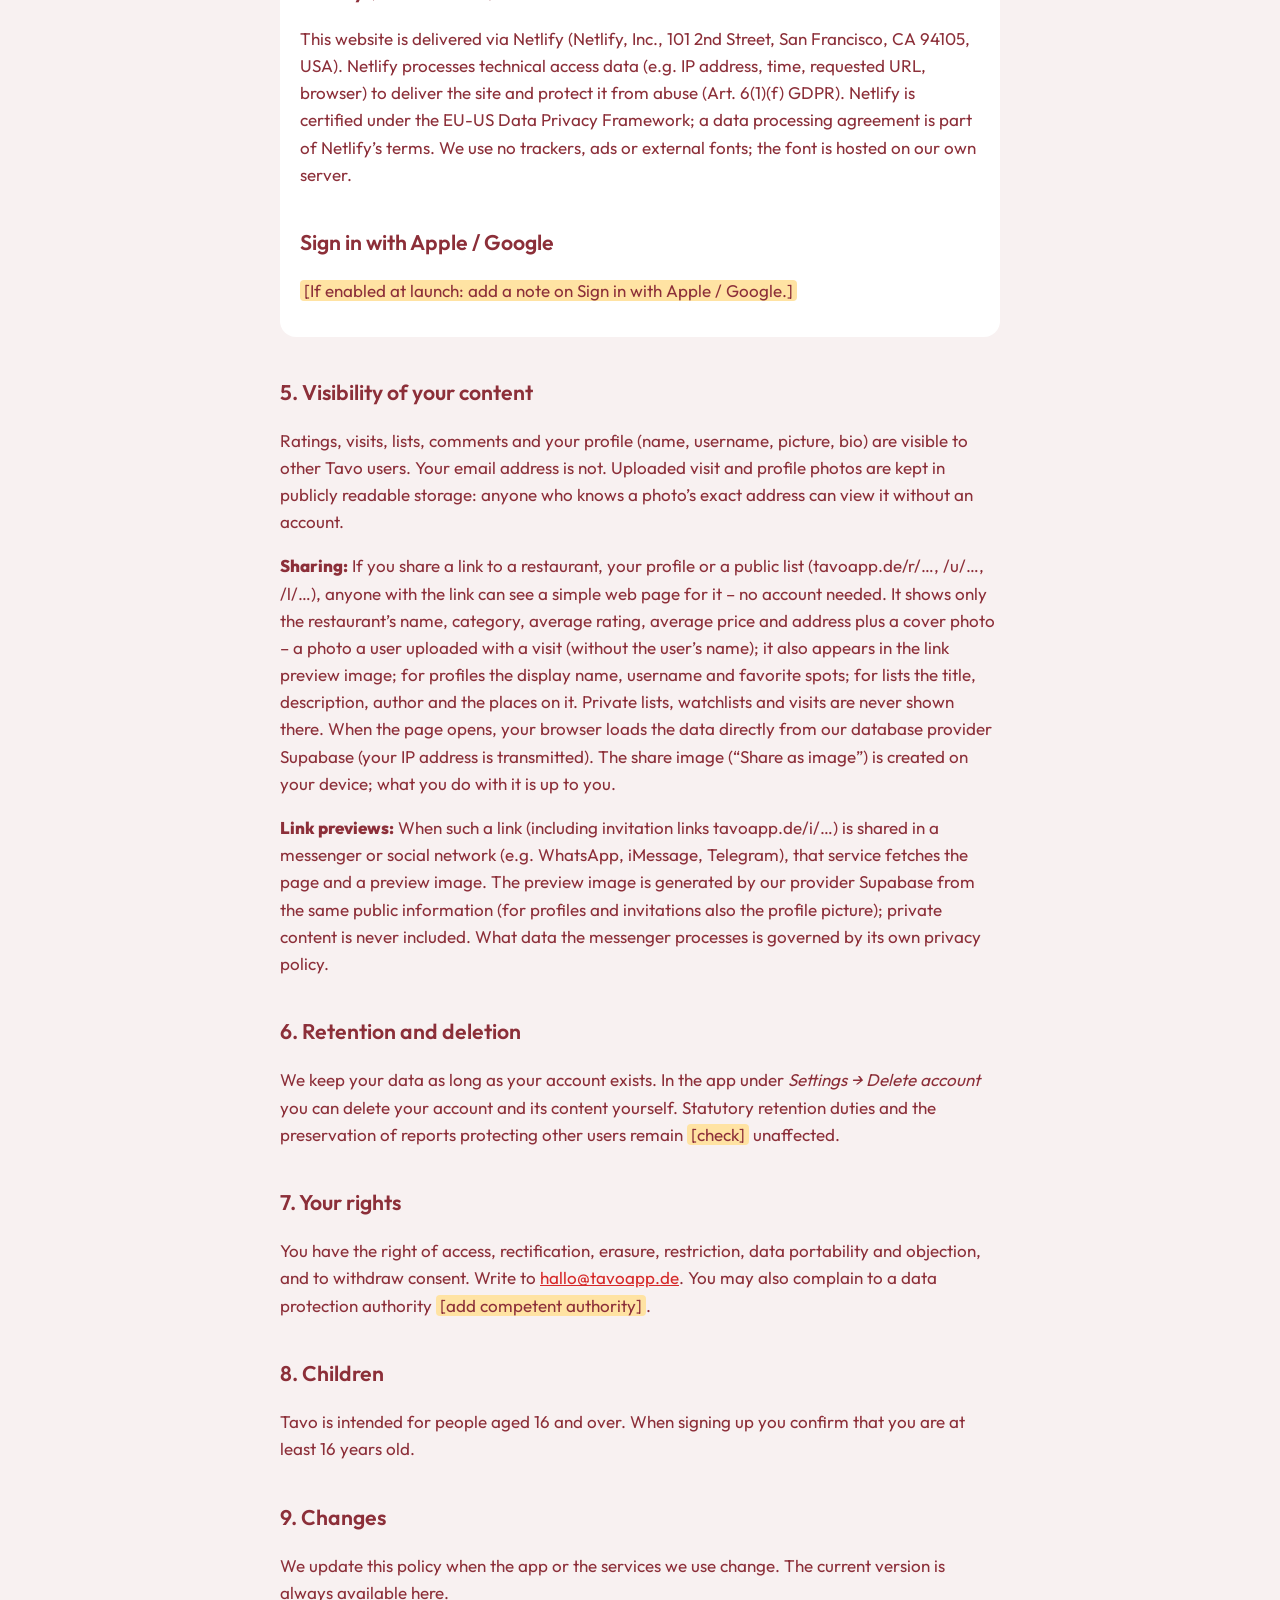
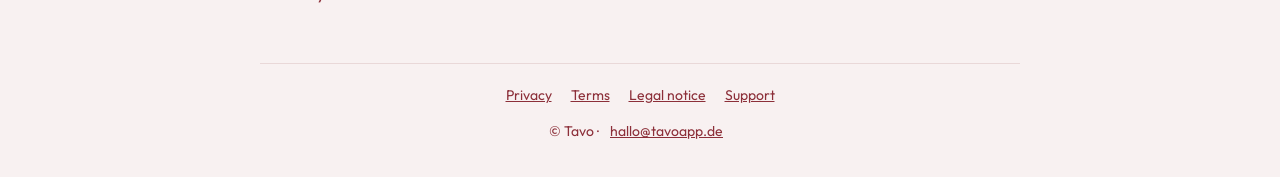
==== commit 44b0a537: "Einladungsseite: Beta-Anmeldung (E-Mail, iPhone/Android, Honeypot, Danke-Text DE/EN), Datenschutz er" ====
--- a/datenschutz/index.html
+++ b/datenschutz/index.html
@@ -43,6 +43,7 @@
 <h2>3. Welche Daten wir verarbeiten</h2>
 <ul>
 <li><b>Konto:</b> E-Mail-Adresse, Passwort (nur als Hash gespeichert), Benutzername, Anzeigename, optional Profilbild, Bio und Social-Media-Namen (Instagram, TikTok), gewählte Sprache.</li>
+<li><b>Beta-Anmeldung:</b> Auf der Einladungsseite kannst du dich als Beta-Tester eintragen. Wir speichern deine E-Mail-Adresse, dein Gerät (iPhone oder Android), die Sprache, den Zeitpunkt und einen nicht umkehrbaren Hash deiner IP-Adresse (nur zur Begrenzung von Missbrauch, höchstens wenige Anmeldungen pro Tag). Wir nutzen die Daten nur, um dich zur Beta einzuladen (Art. 6 Abs. 1 lit. a/b DSGVO), und löschen sie spätestens nach dem Beta-Start oder auf Wunsch (hallo@tavoapp.de). Unser Support bekommt täglich eine Sammel-Mail mit den neuen Anmeldungen (über Resend).</li>
 <li><b>Einladungen und Feedback:</b> Wenn du Freunde einlädst, teilst du einen persönlichen Link mit deinem Benutzernamen; auf der Einladungsseite sehen alle mit dem Link dein Profilbild, deinen Namen, die Zahl deiner Besuche und deine Lieblingsläden. Trägst du bei der Registrierung ein, wer dich eingeladen hat, speichern wir das. Über „Feedback senden“ übermittelst du uns Text, optional einen Screenshot oder ein Foto sowie App-Version, Gerätemodell und Systemversion; das Foto liegt in einem privaten Speicher und wird per E-Mail-Hinweis an unseren Support gemeldet.</li>
 <li><b>Inhalte:</b> Bewertungen, Besuche (Datum, Notizen, Gerichte, Fotos, optional ein Video-Link), Merkliste (standardmäßig nur für dich sichtbar, auf Wunsch für Freunde – Nutzer, die sich gegenseitig folgen – oder öffentlich), Listen (je Liste öffentlich, für Freunde oder privat) und von dir gemerkte Listen anderer Nutzer (der Ersteller sieht, wer die Liste gemerkt hat), Lieblingsläden, Kommentare, Likes, Folgen, Meldungen und Blockierungen, Vorschläge zu Läden und Änderungen.</li>
 <li><b>Standort:</b> Nur wenn du es erlaubst (z. B. „Aktueller Standort“ für die Stadtauswahl und die Karte). Den Standort verwenden wir, um Läden und Inhalte in deiner Nähe zu zeigen. Für den Feed (Bestimmung deiner Stadt) und für „Wo essen wir heute?“ (Auswahl eines Ladens in deiner Nähe) wird er an unseren Server geschickt, aber nicht gespeichert. Die Karte nutzt ihn nur auf deinem Gerät. Nur wenn du beim Vorschlagen eines Ladens „Ich bin gerade dort“ einschaltest, speichern wir ihn zusammen mit diesem Vorschlag. Du kannst die Berechtigung jederzeit in den Geräte-Einstellungen widerrufen.</li>
@@ -104,6 +105,7 @@
 <h2>3. Data we process</h2>
 <ul>
 <li><b>Account:</b> email address, password (stored only as a hash), username, display name, optional profile picture, bio and social handles (Instagram, TikTok), chosen language.</li>
+<li><b>Beta sign-up:</b> On the invitation page you can sign up as a beta tester. We store your email address, your device (iPhone or Android), language, time of sign-up and a non-reversible hash of your IP address (only to limit abuse, at most a few sign-ups per day). We use the data only to invite you to the beta (Art. 6(1)(a)/(b) GDPR) and delete it after the beta starts at the latest, or on request (hallo@tavoapp.de). Our support receives a daily summary email of new sign-ups (via Resend).</li>
 <li><b>Invitations and feedback:</b> When you invite friends you share a personal link containing your username; anyone with the link sees your profile picture, name, number of visits and favorite spots on the invitation page. If you enter who invited you when signing up, we store that. With “Send feedback” you send us text, optionally a screenshot or photo, plus app version, device model and system version; the photo is kept in private storage and an email notice goes to our support.</li>
 <li><b>Content:</b> ratings, visits (date, notes, dishes, photos, optional video link), watchlist (visible only to you by default, friends – users who follow each other – or public if you choose), lists (public, friends or private per list) and other users’ lists you saved (the creator can see who saved the list), favorite spots, comments, likes, follows, reports and blocks, place and change suggestions.</li>
 <li><b>Location:</b> only if you allow it (e.g. “Current location” for city selection and the map). We use it to show places and content near you. For the feed (to work out your city) and for “Where should we eat today?” (picking a place near you) it is sent to our server but not stored. The map uses it only on your device. Only if you switch on “I’m there right now” when suggesting a place do we store it together with that suggestion. You can revoke the permission at any time in your device settings.</li>
--- a/style.css
+++ b/style.css
@@ -44,3 +44,14 @@
 .card.invite h1{margin:.2em 0 .3em}
 .avatar{display:block;width:96px;height:96px;margin:0 auto 12px;border-radius:50%;object-fit:cover;background:#f8f1f1}
 .avatar-initial{display:flex;align-items:center;justify-content:center;font-size:40px;font-weight:800;color:#fff;background:#D62828}
+
+.beta{margin-top:20px;padding-top:8px;border-top:1px solid var(--bg);text-align:center}
+.beta-form{display:flex;flex-direction:column;gap:12px;max-width:340px;margin:0 auto}
+.beta-form input[type=email]{font:inherit;color:var(--text);border:2px solid var(--bg);border-radius:12px;padding:10px 14px;background:#fff}
+.beta-form input[type=email]:focus{outline:none;border-color:var(--primary)}
+.beta-os{display:flex;justify-content:center;gap:24px}
+.beta-trap{position:absolute;left:-9999px;width:1px;height:1px;overflow:hidden}
+.beta-form .open{border:0;font:800 17px Outfit,sans-serif;cursor:pointer}
+.beta-form .open:disabled{opacity:.6;cursor:default}
+.beta-note,.beta-msg{margin:0;font-size:13px}
+.beta-msg{color:var(--primary);min-height:1.2em}
